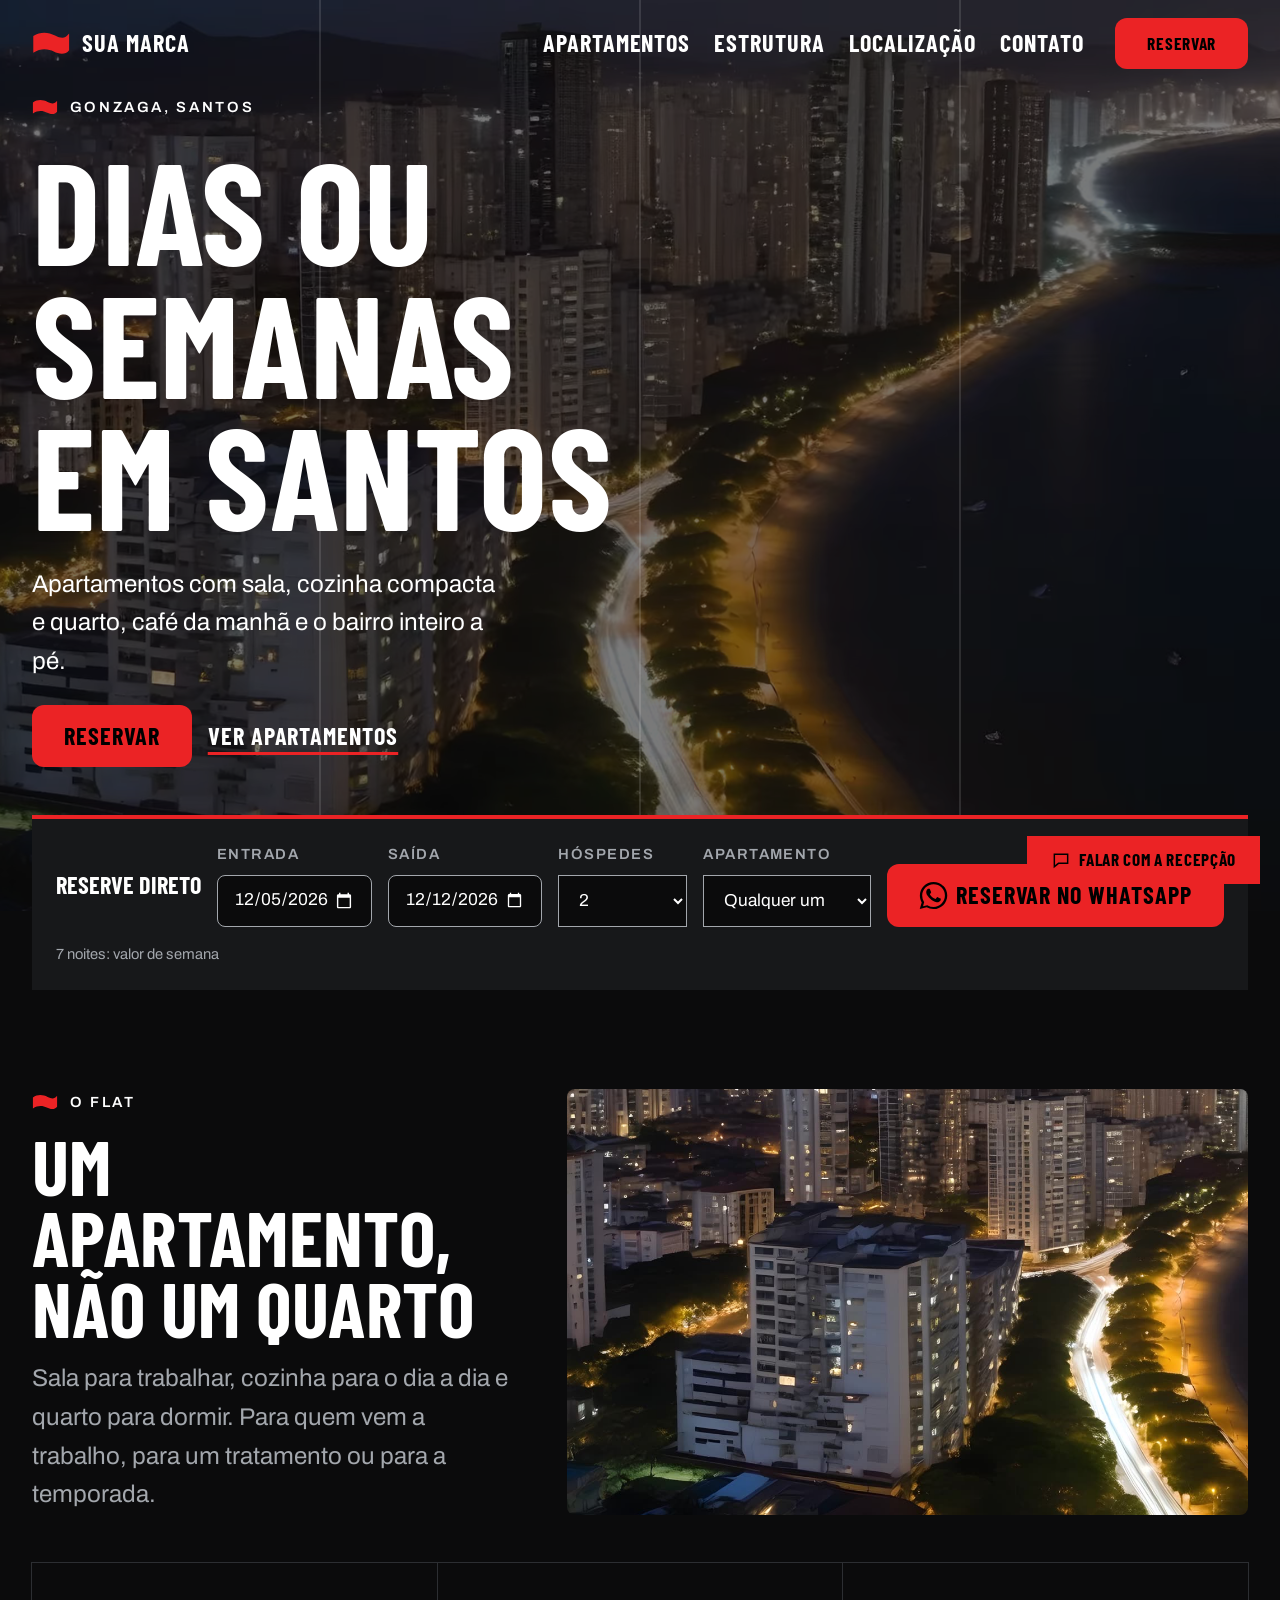
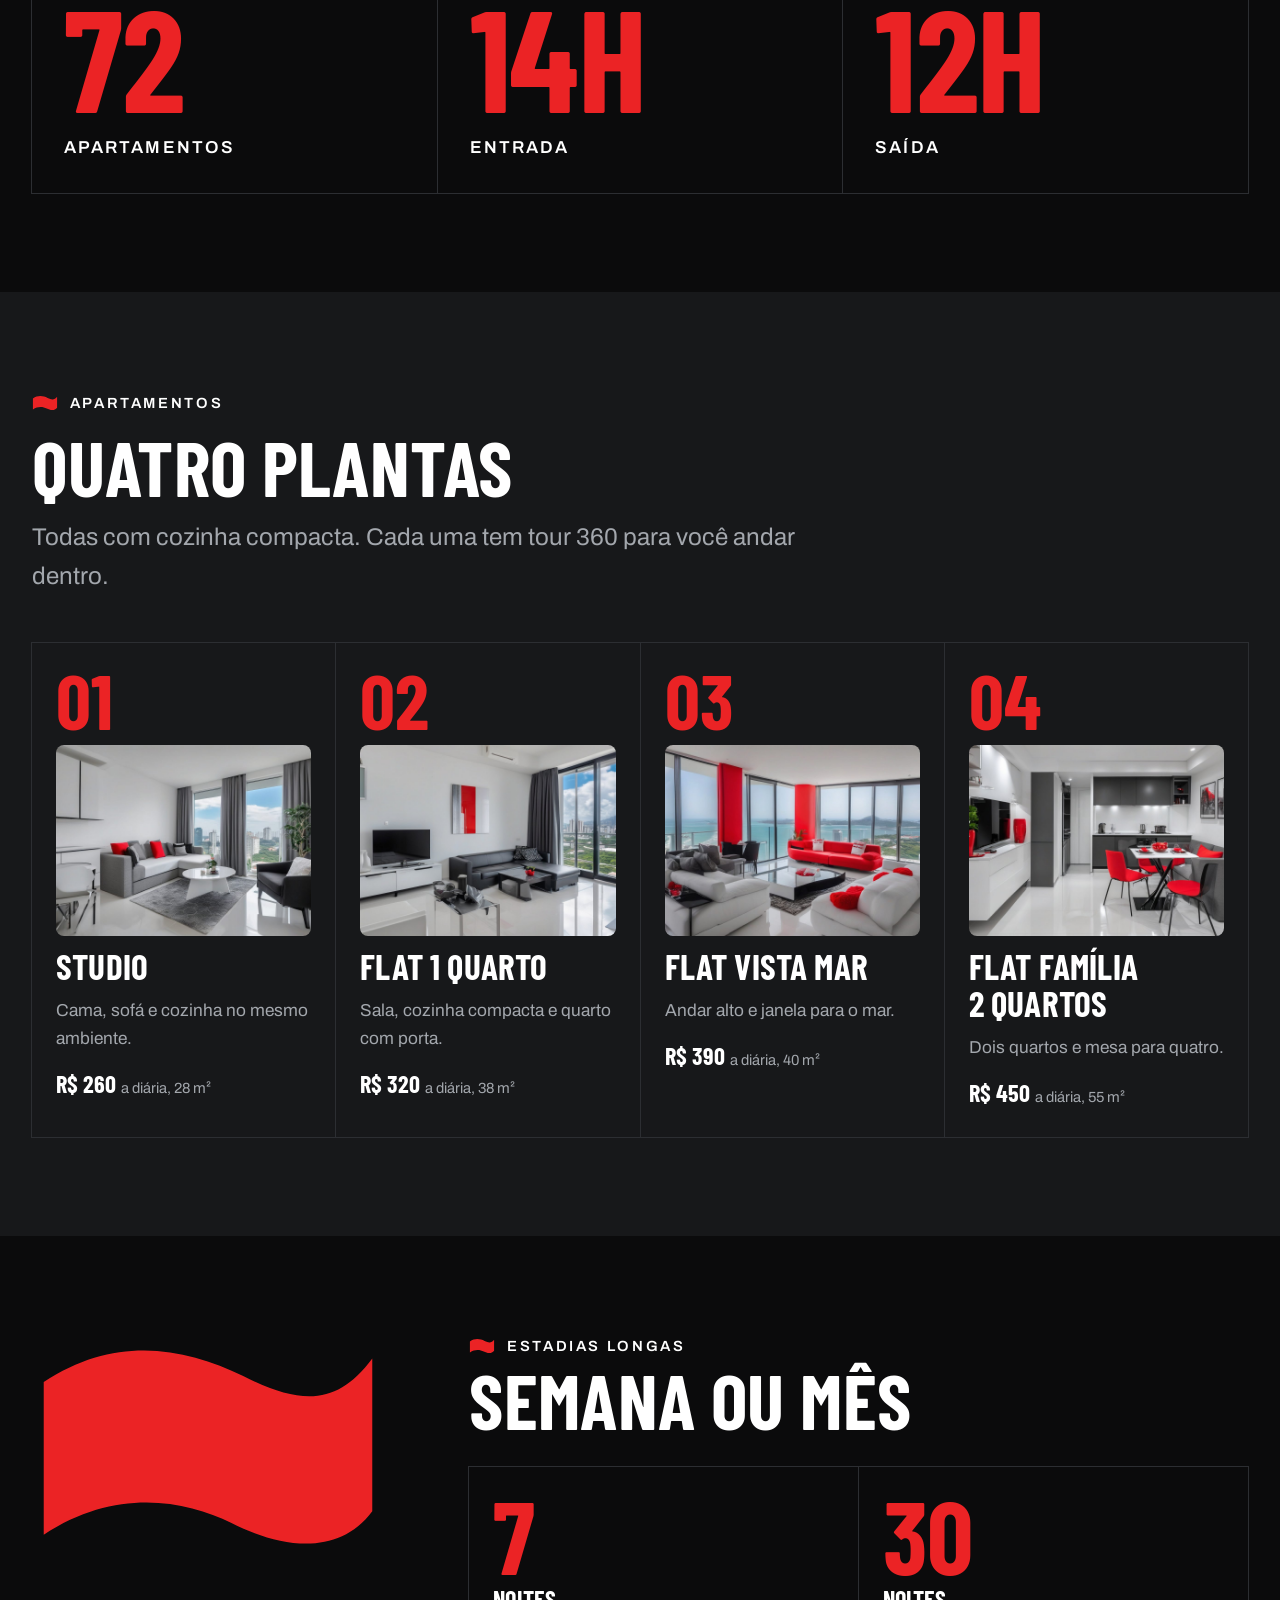
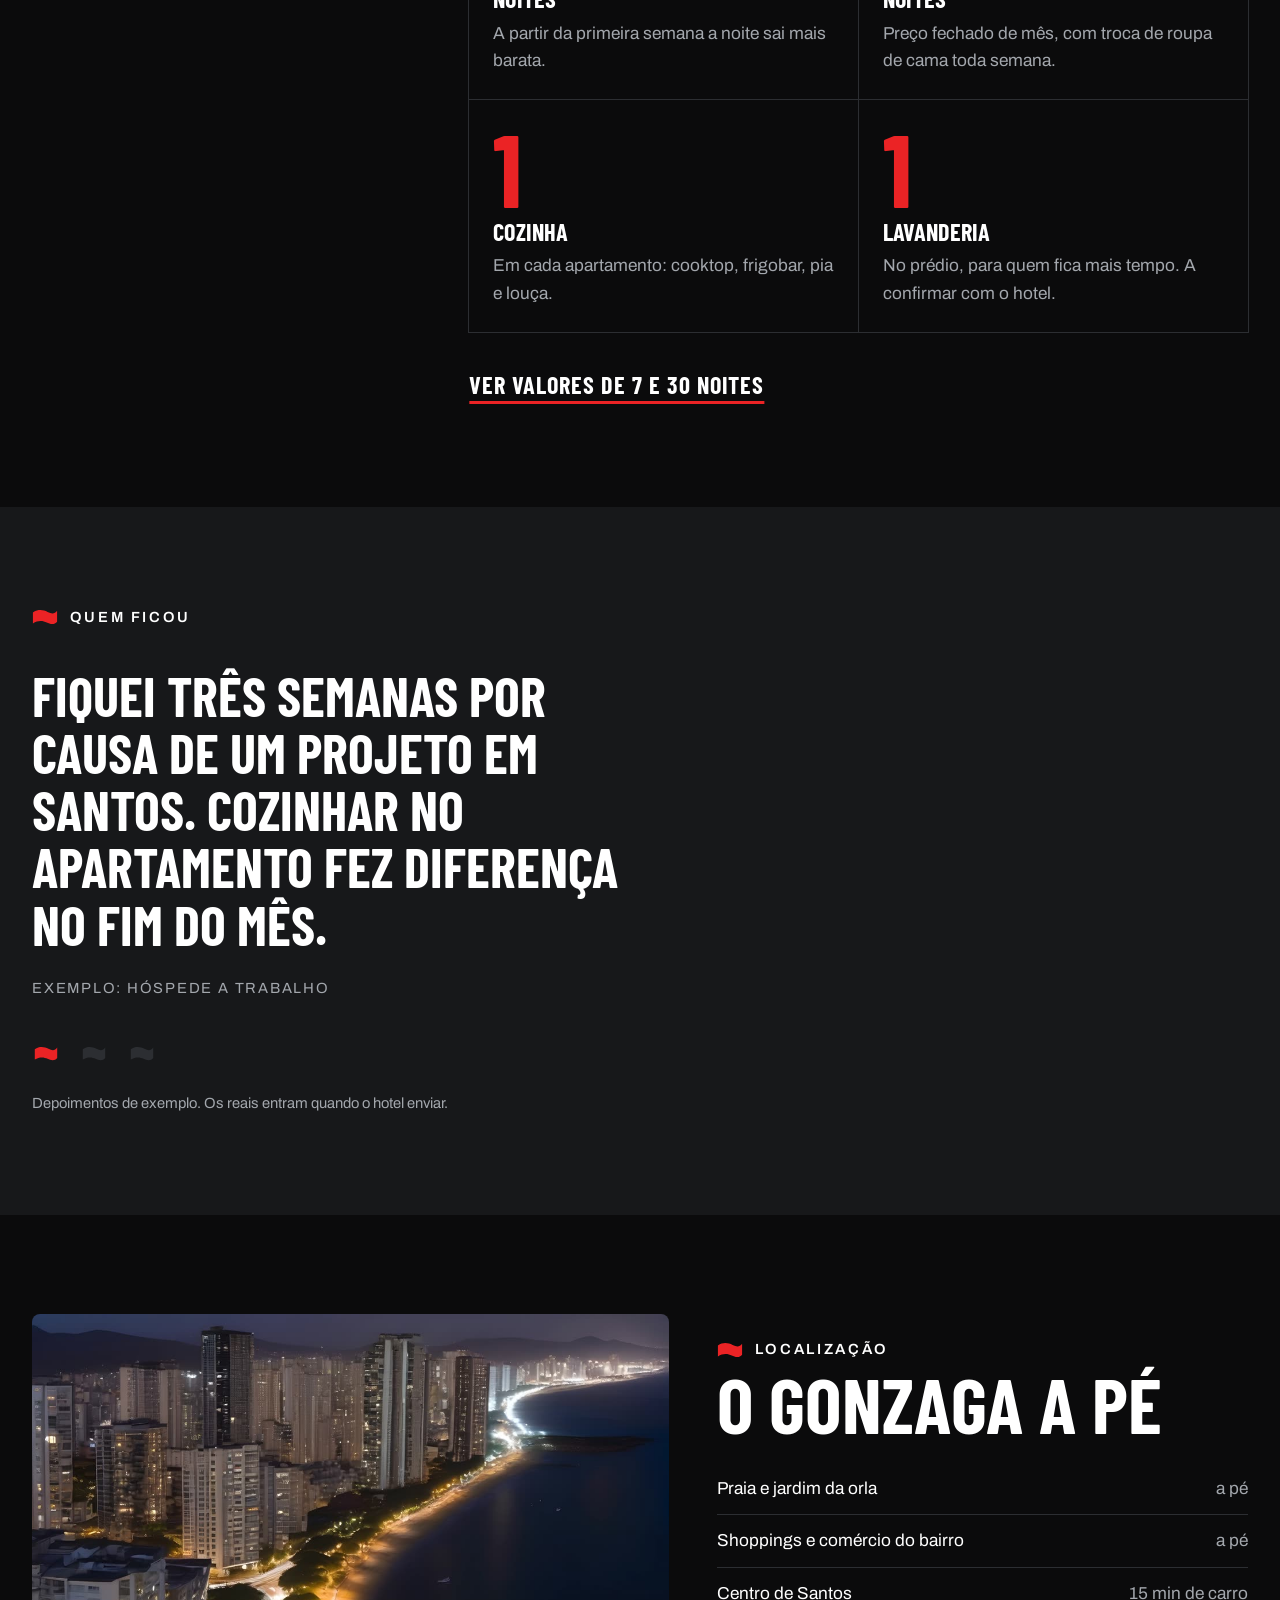
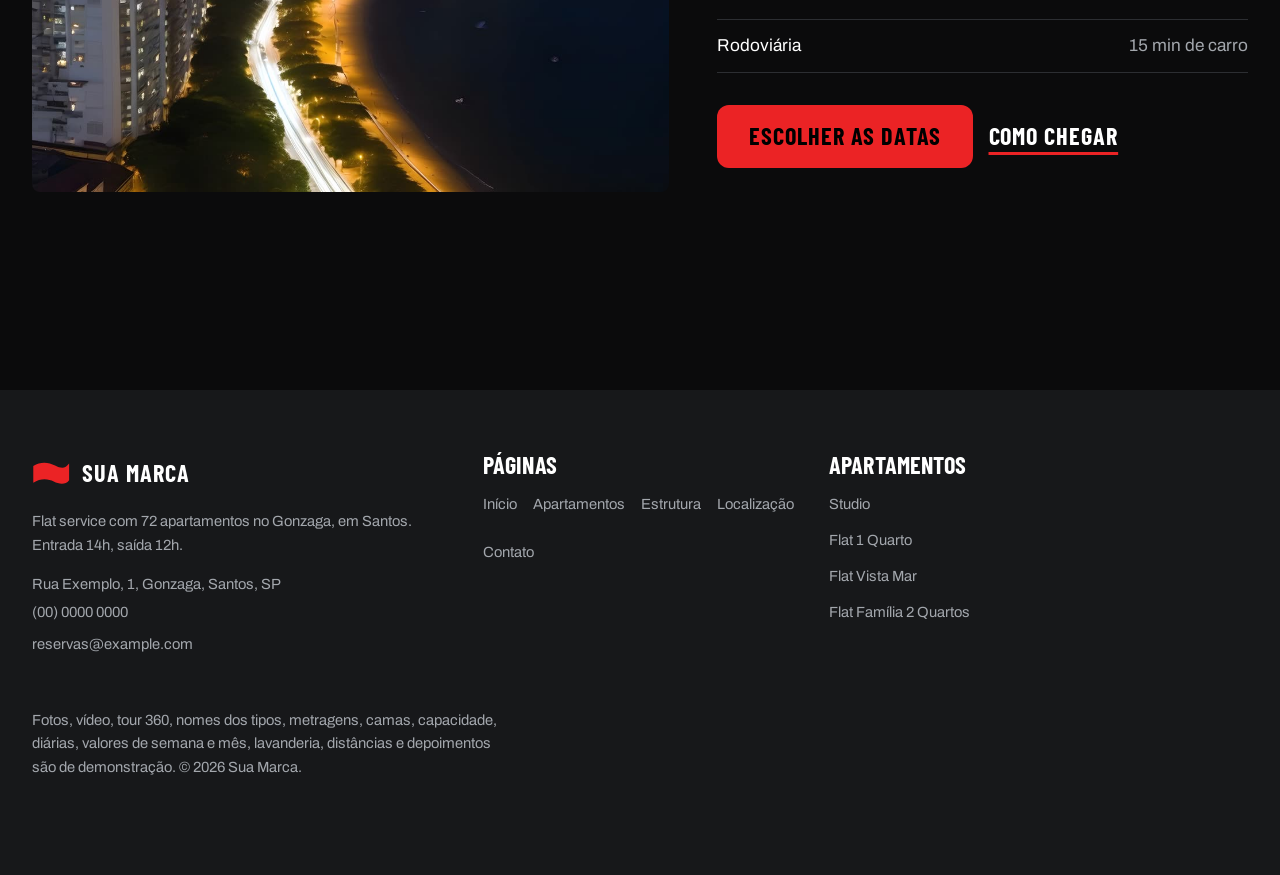
==== index.html @ 9be9b2e8 "Site novo: páginas, fotos, tour 360 e vídeo do hero" ====
<!doctype html>
<html lang="pt-BR">
<head>
<meta charset="utf-8">
<meta name="viewport" content="width=device-width, initial-scale=1">
<title>Sua Marca: flat service no Gonzaga, em Santos</title>
<meta name="description" content="Flat service com 72 apartamentos no Gonzaga, em Santos: sala, cozinha compacta e quarto, café da manhã, valores de semana e mês e reserva pelo WhatsApp.">
<link rel="canonical" href="https://lugusofficial.github.io/flat-service-santos/">
<meta property="og:type" content="website">
<meta property="og:site_name" content="Sua Marca">
<meta property="og:title" content="Sua Marca: flat service no Gonzaga, em Santos">
<meta property="og:description" content="Flat service com 72 apartamentos no Gonzaga, em Santos: sala, cozinha compacta e quarto, café da manhã, valores de semana e mês e reserva pelo WhatsApp.">
<meta property="og:url" content="https://lugusofficial.github.io/flat-service-santos/">
<meta property="og:image" content="assets/fachada.jpg">
<meta name="twitter:card" content="summary_large_image">
<meta name="theme-color" content="#0b0b0c">
<link rel="icon" href="assets/favicon.svg" type="image/svg+xml">
<link rel="preconnect" href="https://fonts.googleapis.com">
<link rel="preconnect" href="https://fonts.gstatic.com" crossorigin>
<link rel="stylesheet" href="https://fonts.googleapis.com/css2?family=Barlow+Condensed:wght@700&family=Archivo:wght@400;600&display=swap">
<link rel="stylesheet" href="css/tokens.css?v=4b7192af">
<link rel="stylesheet" href="css/base.css?v=050fb767">
<link rel="stylesheet" href="css/site.css?v=db45682c">
<script type="application/ld+json">{"@context": "https://schema.org", "@type": "Hotel", "name": "Sua Marca", "description": "Flat service com 72 apartamentos com sala, cozinha compacta e quarto no Gonzaga, em Santos.", "url": "https://lugusofficial.github.io/flat-service-santos/", "telephone": "+0000000000", "email": "reservas@example.com", "checkinTime": "14:00", "checkoutTime": "12:00", "numberOfRooms": 72, "address": {"@type": "PostalAddress", "streetAddress": "Rua Exemplo, 1", "addressLocality": "Santos", "addressRegion": "SP", "addressCountry": "BR"}, "amenityFeature": [{"@type": "LocationFeatureSpecification", "name": "Cozinha compacta", "value": true}, {"@type": "LocationFeatureSpecification", "name": "Café da manhã", "value": true}, {"@type": "LocationFeatureSpecification", "name": "Sala de eventos", "value": true}, {"@type": "LocationFeatureSpecification", "name": "Wifi grátis", "value": true}]}</script>
<script src="js/main.js?v=2a4c74f6" defer></script>
<script src="js/atendente.js?v=bc382a31" defer></script>
</head>
<body>
<a class="skip-link" href="#main">Pular para o conteúdo</a>
<header class="site-header">
  <div class="container site-header__inner">
    <a class="brand" href="index.html" aria-label="Sua Marca, página inicial"><svg class="brand__bandeira" viewBox="0 0 60 40" aria-hidden="true" focusable="false"><path d="M2 8C14 0 26 2 36 7s16 5 22-3v26c-6 8-16 6-24 2S14 26 2 34z" fill="currentColor"/></svg><span>Sua Marca</span></a>
    <button class="nav-toggle" type="button" aria-expanded="false" aria-controls="site-nav">
      <svg class="icon icon--menu" viewBox="0 0 24 24" aria-hidden="true" focusable="false"><path d="M4 7h16M4 12h16M4 17h16"/></svg>
      <svg class="icon icon--close" viewBox="0 0 24 24" aria-hidden="true" focusable="false" hidden><path d="M6 6l12 12M18 6L6 18"/></svg>
      <span class="visually-hidden">Menu</span>
    </button>
    <nav class="site-nav" id="site-nav" aria-label="Principal" data-open="false">
      <ul><li><a href="apartamentos.html">Apartamentos</a></li><li><a href="estrutura.html">Estrutura</a></li><li><a href="localizacao.html">Localização</a></li><li><a href="contato.html">Contato</a></li></ul>
      <a class="btn btn--primary" href="#reservar">Reservar</a>
    </nav>
  </div>
</header>
<main id="main">
  <section class="cena hero" aria-labelledby="titulo">
    <div class="cena__midia">
      <video autoplay muted loop playsinline preload="auto" poster="assets/hero.jpg" aria-hidden="true"
             data-video-el data-fallback="assets/hero.webp">
        <source src="assets/hero.webm" type="video/webm">
        <source src="assets/hero.mp4" type="video/mp4">
      </video>
    </div>
    <div class="cena__grade" aria-hidden="true"><span></span><span></span><span></span><span></span></div>
    <div class="container cena__texto">
      <p class="kicker">Gonzaga, Santos</p>
      <h1 id="titulo">Dias ou semanas em Santos</h1>
      <p>Apartamentos com sala, cozinha compacta e quarto, café da manhã e o bairro inteiro a pé.</p>
      <div class="cluster">
        <a class="btn btn--primary" href="#reservar">Reservar</a>
        <a class="link-seta" href="apartamentos.html">Ver apartamentos</a>
      </div>
    </div>
    <a class="cena__seta" href="#flat"><svg class="icon" viewBox="0 0 24 24" aria-hidden="true" focusable="false"><path d="M12 5v14M6 13l6 6 6-6"/></svg><span class="visually-hidden">Ver mais</span></a>
  </section>
<div class="reserva" id="reservar">
  <form class="container reserva__form" action="contato.html" method="get" data-reserva data-whatsapp="https://wa.me/0000000000">
    <p class="reserva__titulo">Reserve direto</p>
    <div class="field"><label for="r-entrada">Entrada</label><input id="r-entrada" name="entrada" type="date" required></div>
    <div class="field"><label for="r-saida">Saída</label><input id="r-saida" name="saida" type="date" required></div>
    <div class="field"><label for="r-hospedes">Hóspedes</label><select id="r-hospedes" name="hospedes"><option value="1">1</option><option value="2" selected>2</option><option value="3">3</option><option value="4">4</option><option value="5">5</option></select></div>
    <div class="field"><label for="r-apto">Apartamento</label><select id="r-apto" name="apartamento"><option value="">Qualquer um</option><option>Studio</option><option>Flat 1 Quarto</option><option>Flat Vista Mar</option><option>Flat Família 2 Quartos</option></select></div>
    <button class="btn btn--primary" type="submit"><svg class="icon icon--wa" viewBox="0 0 24 24" aria-hidden="true" focusable="false"><path d="M17.47 14.38c-.3-.15-1.76-.87-2.03-.97-.27-.1-.47-.15-.67.15-.2.3-.77.97-.94 1.17-.17.2-.35.22-.65.07-.3-.15-1.26-.46-2.4-1.48-.89-.79-1.49-1.77-1.66-2.07-.17-.3-.02-.46.13-.61.13-.13.3-.35.45-.52.15-.17.2-.3.3-.5.1-.2.05-.37-.02-.52-.07-.15-.67-1.62-.92-2.22-.24-.58-.49-.5-.67-.51h-.57c-.2 0-.52.07-.8.37-.27.3-1.04 1.02-1.04 2.48s1.07 2.88 1.21 3.08c.15.2 2.1 3.2 5.08 4.49.71.31 1.26.49 1.69.63.71.23 1.36.2 1.87.12.57-.09 1.76-.72 2.01-1.41.25-.7.25-1.29.17-1.41-.07-.13-.27-.2-.57-.35zM12.05 21.5h-.01a9.4 9.4 0 0 1-4.79-1.31l-.34-.2-3.56.93.95-3.47-.22-.36a9.38 9.38 0 0 1-1.44-5.01c0-5.19 4.23-9.41 9.42-9.41a9.36 9.36 0 0 1 6.66 2.76 9.35 9.35 0 0 1 2.75 6.66c0 5.19-4.23 9.41-9.42 9.41zm8.02-17.43A11.27 11.27 0 0 0 12.05.75C5.8.75.72 5.83.72 12.08c0 2 .52 3.95 1.52 5.66L.62 23.25l5.65-1.48a11.3 11.3 0 0 0 5.78 1.48h.01c6.25 0 11.33-5.08 11.33-11.33 0-3.03-1.18-5.87-3.32-8.01z"/></svg>Reservar no WhatsApp</button>
    <p class="reserva__noites" data-noites aria-live="polite"></p>
  </form>
</div>

  <section class="section" id="flat">
    <div class="container flat">
      <div class="cabeca">
        <p class="kicker">O flat</p>
        <h2>Um apartamento, não um quarto</h2>
        <p class="lead">Sala para trabalhar, cozinha para o dia a dia e quarto para dormir. Para quem vem a trabalho, para um tratamento ou para a temporada.</p>
      </div>
      <div class="flat__foto"><img src="assets/fachada.jpg" alt="Prédios residenciais altos de Santos à noite, com as janelas acesas e a avenida da orla iluminada" width="1216" height="832" loading="lazy" decoding="async"></div>
      <ul class="numeros linhas" data-reveal-filhos>
        <li><span class="num">72</span>apartamentos</li>
        <li><span class="num">14h</span>entrada</li>
        <li><span class="num">12h</span>saída</li>
      </ul>
    </div>
  </section>

  <section class="section faixa">
    <div class="container">
      <div class="cabeca">
        <p class="kicker">Apartamentos</p>
        <h2>Quatro plantas</h2>
        <p class="lead">Todas com cozinha compacta. Cada uma tem tour 360 para você andar dentro.</p>
      </div>
      <div class="aptos linhas" data-reveal-filhos>
        <a class="apto" href="studio.html">
          <span class="apto__num">01</span>
          <img src="assets/studio-1.jpg" alt="Studio com cama de casal, sofá grafite, mesa redonda e cozinha compacta branca junto à janela" width="1216" height="832" loading="lazy" decoding="async">
          <h3>Studio</h3>
          <p>Cama, sofá e cozinha no mesmo ambiente.</p>
          <p class="apto__preco">R$ 260 <small>a diária, 28 m²</small></p>
        </a>
        <a class="apto" href="flat-1-quarto.html">
          <span class="apto__num">02</span>
          <img src="assets/umquarto-1.jpg" alt="Sala do flat com sofá de couro preto, TV, mesa para dois, cozinha compacta e porta para a sacada" width="1216" height="832" loading="lazy" decoding="async">
          <h3>Flat 1 Quarto</h3>
          <p>Sala, cozinha compacta e quarto com porta.</p>
          <p class="apto__preco">R$ 320 <small>a diária, 38 m²</small></p>
        </a>
        <a class="apto" href="flat-vista-mar.html">
          <span class="apto__num">03</span>
          <img src="assets/vista-1.jpg" alt="Sala do flat em andar alto com janela grande para a praia e o mar de Santos, sofá grafite e almofada vermelha" width="1216" height="832" loading="lazy" decoding="async">
          <h3>Flat Vista Mar</h3>
          <p>Andar alto e janela para o mar.</p>
          <p class="apto__preco">R$ 390 <small>a diária, 40 m²</small></p>
        </a>
        <a class="apto" href="flat-familia.html">
          <span class="apto__num">04</span>
          <img src="assets/familia-1.jpg" alt="Sala do flat de dois quartos com sofá cama, mesa para quatro e cozinha compacta, decoração branca e grafite" width="1216" height="832" loading="lazy" decoding="async">
          <h3>Flat Família 2 Quartos</h3>
          <p>Dois quartos e mesa para quatro.</p>
          <p class="apto__preco">R$ 450 <small>a diária, 55 m²</small></p>
        </a>
      </div>
    </div>
  </section>

  <section class="section longas">
    <div class="container longas__grade">
      <span class="bandeira bandeira--grande" aria-hidden="true"></span>
      <div>
        <p class="kicker">Estadias longas</p>
        <h2>Semana ou mês</h2>
        <ul class="longas__lista linhas" data-reveal-filhos>
          <li><span class="num">7</span><h3>noites</h3><p>A partir da primeira semana a noite sai mais barata.</p></li>
          <li><span class="num">30</span><h3>noites</h3><p>Preço fechado de mês, com troca de roupa de cama toda semana.</p></li>
          <li><span class="num">1</span><h3>cozinha</h3><p>Em cada apartamento: cooktop, frigobar, pia e louça.</p></li>
          <li><span class="num">1</span><h3>lavanderia</h3><p>No prédio, para quem fica mais tempo. A confirmar com o hotel.</p></li>
        </ul>
        <p><a class="link-seta" href="apartamentos.html#comparar">Ver valores de 7 e 30 noites</a></p>
      </div>
    </div>
  </section>

  <section class="section faixa">
    <div class="container">
      <div class="depo" data-depo>
        <p class="kicker">Quem ficou</p>
        <div class="depo__trilho">
          <figure class="depo__item">
            <blockquote>Fiquei três semanas por causa de um projeto em Santos. Cozinhar no apartamento fez diferença no fim do mês.</blockquote>
            <figcaption><cite>Exemplo: hóspede a trabalho</cite></figcaption>
          </figure>
          <figure class="depo__item">
            <blockquote>Acompanhei o tratamento da minha mãe por um mês. Quarto com porta, sala para descansar e café pronto de manhã.</blockquote>
            <figcaption><cite>Exemplo: estadia para tratamento</cite></figcaption>
          </figure>
          <figure class="depo__item">
            <blockquote>Viemos em quatro para a temporada e coube todo mundo no de dois quartos. A praia dava para ir a pé.</blockquote>
            <figcaption><cite>Exemplo: família na temporada</cite></figcaption>
          </figure>
        </div>
        <div class="depo__nav"></div>
        <p class="depo__aviso">Depoimentos de exemplo. Os reais entram quando o hotel enviar.</p>
      </div>
    </div>
  </section>

  <section class="section">
    <div class="container local">
      <img src="assets/orla-noite.jpg" alt="Orla de Santos à noite vista do alto, com o jardim da praia iluminado, a avenida e os prédios da costa" width="1216" height="832" loading="lazy" decoding="async">
      <div>
        <p class="kicker">Localização</p>
        <h2>O Gonzaga a pé</h2>
        <ul class="distancias">
          <li><span>Praia e jardim da orla</span><span>a pé</span></li>
          <li><span>Shoppings e comércio do bairro</span><span>a pé</span></li>
          <li><span>Centro de Santos</span><span>15 min de carro</span></li>
          <li><span>Rodoviária</span><span>15 min de carro</span></li>
        </ul>
        <div class="cluster">
          <a class="btn btn--primary" href="#reservar">Escolher as datas</a>
          <a class="link-seta" href="localizacao.html">Como chegar</a>
        </div>
      </div>
    </div>
  </section>
</main>

<div class="atendente" data-atendente data-whatsapp="https://wa.me/0000000000" hidden>
  <button class="atendente__abrir" type="button" data-atendente-abrir aria-expanded="false" aria-controls="atendente-painel">
    <svg class="atendente__icone" viewBox="0 0 24 24" aria-hidden="true" focusable="false"><path d="M4 5h16v11H9l-5 4z"/></svg>
    <span>Falar com a recepção</span>
  </button>
  <div class="atendente__painel" id="atendente-painel" role="dialog" aria-labelledby="atendente-titulo" data-atendente-painel hidden>
    <div class="atendente__topo">
      <p class="atendente__titulo" id="atendente-titulo">Atendente de demonstração</p>
      <button class="atendente__fechar" type="button" data-atendente-fechar>
        <svg class="icon" viewBox="0 0 24 24" aria-hidden="true" focusable="false"><path d="M6 6l12 12M18 6L6 18"/></svg>
        <span class="visually-hidden">Fechar a conversa</span>
      </button>
    </div>
    <ol class="atendente__mensagens" data-atendente-mensagens aria-live="polite"></ol>
    <ul class="atendente__chips" data-atendente-chips></ul>
    <form class="atendente__form" data-atendente-form>
      <label class="visually-hidden" for="atendente-texto">Sua mensagem</label>
      <input id="atendente-texto" type="text" autocomplete="off" maxlength="200" placeholder="Pergunte sobre semana, mês ou diária">
      <button class="atendente__enviar" type="submit">Enviar</button>
    </form>
    <p class="atendente__aviso">Respostas automáticas de demonstração. Para reservar, a conversa segue no WhatsApp.</p>
  </div>
</div>
<footer class="site-footer">
  <div class="container">
    <div class="rodape">
      <div class="stack">
        <a class="brand" href="index.html" aria-label="Sua Marca, página inicial"><svg class="brand__bandeira" viewBox="0 0 60 40" aria-hidden="true" focusable="false"><path d="M2 8C14 0 26 2 36 7s16 5 22-3v26c-6 8-16 6-24 2S14 26 2 34z" fill="currentColor"/></svg><span>Sua Marca</span></a>
        <p>Flat service com 72 apartamentos no Gonzaga, em Santos. Entrada 14h, saída 12h.</p>
        <p>Rua Exemplo, 1, Gonzaga, Santos, SP<br><a href="tel:+0000000000">(00) 0000 0000</a><br><a href="mailto:reservas@example.com">reservas@example.com</a></p>
      </div>
      <nav aria-label="Rodapé">
        <h2>Páginas</h2>
        <ul><li><a href="index.html">Início</a></li><li><a href="apartamentos.html">Apartamentos</a></li><li><a href="estrutura.html">Estrutura</a></li><li><a href="localizacao.html">Localização</a></li><li><a href="contato.html">Contato</a></li></ul>
      </nav>
      <div>
        <h2>Apartamentos</h2>
        <ul><li><a href="studio.html">Studio</a></li><li><a href="flat-1-quarto.html">Flat 1 Quarto</a></li><li><a href="flat-vista-mar.html">Flat Vista Mar</a></li><li><a href="flat-familia.html">Flat Família 2 Quartos</a></li></ul>
      </div>
    </div>
    <p class="rodape__fim">Fotos, vídeo, tour 360, nomes dos tipos, metragens, camas, capacidade, diárias, valores de semana e mês, lavanderia, distâncias e depoimentos são de demonstração. © <span data-year>2026</span> Sua Marca.</p>
  </div>
</footer>
</body>
</html>
---- css/tokens.css ----
/* Tokens do flat do Gonzaga (DESIGN.md do projeto). Tema escuro de verdade:
   preto e grafite de fundo, branco no texto e o vermelho da bandeira do logo
   como unica cor de acento. Vermelho sobre preto da 4,5:1, entao so vai em
   botao, bandeira e numero grande; o texto do botao e preto (4,8:1). */
:root {
  --preto: #0b0b0c;
  --grafite: #17181a;
  --branco: #ffffff;
  --cinza: #a3a7ad;
  --linha: #2c2e32;
  --vermelho: #eb2325;
  --sobre-vermelho: #000000;

  --color-bg: var(--preto);
  --color-text: var(--branco);
  --color-muted: var(--cinza);
  --color-surface: var(--grafite);
  --color-rule: var(--linha);
  --color-accent: var(--vermelho);
  --color-on-accent: var(--sobre-vermelho);
  --color-focus: var(--branco);

  --font-display: "Barlow Condensed", "Arial Narrow", "Roboto Condensed", sans-serif;
  --font-body: "Archivo", system-ui, -apple-system, "Segoe UI", sans-serif;
  --weight-display: 700;
  --weight-display-strong: 700;
  --weight-body: 400;
  --weight-body-medium: 600;

  --step--1: clamp(0.86rem, 0.84rem + 0.1vw, 0.92rem);
  --step-0: clamp(1rem, 0.96rem + 0.2vw, 1.08rem);
  --step-1: clamp(1.25rem, 1.15rem + 0.45vw, 1.55rem);
  --step-2: clamp(1.6rem, 1.4rem + 1vw, 2.2rem);
  --step-3: clamp(2.2rem, 1.8rem + 2vw, 3.4rem);
  --step-4: clamp(2.8rem, 2.1rem + 3.4vw, 5rem);
  --step-5: clamp(3.4rem, 2.4rem + 5vw, 7rem);
  --step-6: clamp(4.5rem, 3rem + 7.5vw, 10rem);
  --leading-body: 1.6;
  --leading-tight: 0.92;
  --measure: 60ch;

  --space-1: 0.25rem;
  --space-2: 0.5rem;
  --space-3: 0.75rem;
  --space-4: 1rem;
  --space-5: 1.5rem;
  --space-6: 2rem;
  --space-7: 3rem;
  --space-8: 4rem;
  --space-9: 6rem;
  --gutter: 1.25rem;
  --container: 76rem;
  --section-gap: clamp(4.5rem, 3rem + 4vw, 7.5rem);

  /* O brief pede corte seco; os orcamentos do gate exigem botao com 12 px e
     midia com 8 px no minimo. Fica o minimo ate decisao humana (DESIGN.md). */
  --radius-sm: 8px;
  --radius-md: 8px;
  --radius-lg: 8px;
  --radius-pill: 12px;
}
---- css/base.css ----
/* Generated by scaffold.py. Base layer: reset, typography, primitives. Do not duplicate these rules in site.css. */
*, *::before, *::after { box-sizing: border-box; }
* { margin: 0; }
html { -webkit-text-size-adjust: 100%; scroll-behavior: smooth; }
body {
  background: var(--color-bg);
  color: var(--color-text);
  font-family: var(--font-body);
  font-weight: var(--weight-body);
  font-size: var(--step-0);
  line-height: var(--leading-body);
  -webkit-font-smoothing: antialiased;
  overflow-wrap: anywhere;
}
img, svg, video { display: block; max-width: 100%; height: auto; }
img { border-radius: var(--radius-md); }
input, button, textarea, select { font: inherit; color: inherit; }
button { cursor: pointer; }
a { color: inherit; text-decoration-thickness: 1px; text-underline-offset: 0.15em; cursor: pointer; }
ul, ol { list-style: none; padding: 0; }
[hidden] { display: none !important; }
table { border-collapse: collapse; width: 100%; }
th, td { text-align: left; padding: var(--space-2) 0; vertical-align: top; }
hr, .rule { border: 0; border-top: 1px solid var(--color-rule); }

h1, h2, h3, h4 {
  font-family: var(--font-display);
  font-weight: var(--weight-display);
  line-height: var(--leading-tight);
  letter-spacing: -0.01em;
  text-wrap: balance;
}
h1 { font-size: var(--step-5); }
h2 { font-size: var(--step-3); }
h3 { font-size: var(--step-1); }
p, li, td, th, dd, dt, label, blockquote { max-width: var(--measure); }
.lead { font-size: var(--step-1); color: var(--color-muted); }
.muted { color: var(--color-muted); }
.label { font-size: var(--step--1); letter-spacing: 0.08em; text-transform: uppercase; color: var(--color-muted); }
.display { font-size: var(--step-4); font-family: var(--font-display); font-weight: var(--weight-display); line-height: var(--leading-tight); }

/* Layout primitives */
.container { width: min(100% - 2 * var(--gutter), var(--container)); margin-inline: auto; }
.container--narrow { max-width: 40rem; }
.container--wide { max-width: 90rem; }
.section { padding-block: var(--section-gap); }
.stack > * + * { margin-top: var(--space-4); }
.stack--lg > * + * { margin-top: var(--space-6); }
.stack--xl > * + * { margin-top: var(--space-8); }
.cluster { display: flex; flex-wrap: wrap; gap: var(--space-4); align-items: center; }
.split { display: grid; gap: var(--space-6); align-items: start; }
.grid { display: grid; gap: var(--space-6) var(--space-7); }
.media { border-radius: var(--radius-lg); overflow: hidden; }
.media img { border-radius: inherit; width: 100%; }
.surface { background: var(--color-surface); border-radius: var(--radius-lg); padding: var(--space-6); }
.numeral { font-family: var(--font-display); font-size: var(--step-4); line-height: 1; color: var(--color-muted); }
@media (min-width: 48em) {
  .split { grid-template-columns: repeat(2, minmax(0, 1fr)); gap: var(--space-8); }
  .split--wide-media { grid-template-columns: 5fr 7fr; }
  .split--wide-text { grid-template-columns: 7fr 5fr; }
  .grid--3 { grid-template-columns: repeat(3, minmax(0, 1fr)); }
  .grid--2 { grid-template-columns: repeat(2, minmax(0, 1fr)); }
  .surface { padding: var(--space-8); }
}

/* Buttons: pill by default, one primary per viewport */
.btn {
  display: inline-flex; align-items: center; justify-content: center; gap: var(--space-2);
  min-height: 3rem; padding: var(--space-3) var(--space-6);
  border-radius: var(--radius-pill); border: 0;
  font-weight: var(--weight-body-medium); text-decoration: none; cursor: pointer;
  transition: opacity 150ms ease, transform 150ms ease;
}
.btn--primary { background: var(--color-accent); color: var(--color-on-accent); }
.btn--primary:hover { opacity: 0.9; }
.btn--primary:active { transform: translateY(1px); }
.btn--link { padding-inline: 0; min-height: auto; text-decoration: underline; text-underline-offset: 0.2em; }
.icon { width: 1.25em; height: 1.25em; fill: none; stroke: currentColor; stroke-width: 1.75; stroke-linecap: round; stroke-linejoin: round; flex: none; }

/* Header and navigation */
.site-header { padding-block: var(--space-4); }
.site-header__inner { display: flex; align-items: center; justify-content: space-between; gap: var(--space-4); flex-wrap: wrap; }
.brand { font-family: var(--font-display); font-weight: var(--weight-display-strong); font-size: var(--step-1); text-decoration: none; }
.nav-toggle { background: none; border: 0; padding: var(--space-2); border-radius: var(--radius-pill); display: inline-flex; }
.site-nav { display: none; width: 100%; padding-top: var(--space-4); }
.site-nav[data-open="true"] { display: block; }
.site-nav ul { display: flex; flex-direction: column; gap: var(--space-3); margin-bottom: var(--space-4); }
.site-nav a:not(.btn) { text-decoration: none; padding-block: var(--space-2); display: inline-block; }
.site-nav a:not(.btn):hover { text-decoration: underline; }
@media (min-width: 48em) {
  .nav-toggle { display: none; }
  .site-nav { display: flex; width: auto; padding: 0; align-items: center; gap: var(--space-6); }
  .site-nav ul { flex-direction: row; gap: var(--space-5); margin: 0; }
}

/* Forms: visible labels, one rule per field */
.field { display: grid; gap: var(--space-2); }
.field input, .field textarea {
  width: 100%; padding: var(--space-3) var(--space-4);
  background: transparent; border: 1px solid var(--color-rule); border-radius: var(--radius-md);
}
.field textarea { min-height: 8rem; resize: vertical; }
.form-status { color: var(--color-muted); min-height: 1.5em; }

/* Footer */
.site-footer { padding-block: var(--space-8) var(--space-6); color: var(--color-muted); font-size: var(--step--1); }
.site-footer nav ul { display: flex; flex-wrap: wrap; gap: var(--space-4); }
.site-footer a { text-decoration: none; }
.site-footer a:hover { text-decoration: underline; }

/* Accessibility */
.visually-hidden { position: absolute; width: 1px; height: 1px; overflow: hidden; clip: rect(0 0 0 0); white-space: nowrap; }
.skip-link { position: absolute; left: -999px; top: var(--space-4); z-index: 10; background: var(--color-accent); color: var(--color-on-accent); padding: var(--space-3) var(--space-5); border-radius: var(--radius-pill); text-decoration: none; }
.skip-link:focus { left: var(--space-4); }
:focus-visible { outline: 2px solid var(--color-focus); outline-offset: 3px; border-radius: var(--radius-sm); }
@media (prefers-reduced-motion: reduce) {
  *, *::before, *::after { animation-duration: 0.01ms !important; animation-iteration-count: 1 !important; transition-duration: 0.01ms !important; scroll-behavior: auto !important; }
}
---- css/site.css ----
/* Flat do Gonzaga: camada do site. Urbano grafico, cidade e noite: preto e
   grafite, titulos condensados em caixa alta, numeros grandes como
   informacao, grade visivel feita de linhas de 1 px (gap sobre fundo de
   linha, sem border) e a bandeira do logo como unico motivo. So tokens. */

:root { color-scheme: dark; }
body { overflow-x: hidden; }
::selection { background: var(--vermelho); color: var(--sobre-vermelho); }
h1, h2, h3 { text-transform: uppercase; letter-spacing: 0.005em; color: var(--branco); }
h1 { font-size: var(--step-5); }
h2 { font-size: var(--step-4); }
h3 { font-size: var(--step-1); line-height: 1.05; }
a { text-decoration-color: var(--vermelho); text-decoration-thickness: 2px; }

/* Bandeira: a forma do logo como mascara, sempre em vermelho. */
.bandeira, .kicker::before, .comodidades li::before, .depo__ponto::before, .topo__foto::after {
  background: var(--vermelho);
  -webkit-mask: url("../assets/bandeira.svg") center / contain no-repeat;
  mask: url("../assets/bandeira.svg") center / contain no-repeat;
}
.bandeira { display: block; aspect-ratio: 3 / 2; width: 100%; }
.bandeira--grande { max-width: 22rem; }

.kicker { display: inline-flex; align-items: center; gap: var(--space-3); font-weight: var(--weight-body-medium); font-size: var(--step--1); letter-spacing: 0.18em; text-transform: uppercase; color: var(--branco); }
.kicker::before { content: ""; width: 1.6rem; height: 1.1rem; flex: none; }
.kicker__num { font-family: var(--font-display); font-weight: var(--weight-display); font-size: var(--step-2); letter-spacing: 0; line-height: 1; color: var(--vermelho); }
.cabeca { display: grid; gap: var(--space-4); margin-bottom: var(--space-7); max-width: 48rem; }

/* Numeros como informacao */
.num { display: block; font-family: var(--font-display); font-weight: var(--weight-display); font-size: var(--step-6); line-height: 0.85; letter-spacing: -0.01em; color: var(--vermelho); }

/* Grade visivel: 1 px de linha entre blocos, sem border. */
.linhas { display: grid; gap: 1px; background: var(--linha); outline: 1px solid var(--linha); }
.linhas > * { background: var(--preto); }
.faixa .linhas > * { background: var(--grafite); }
.faixa { background: var(--grafite); }

/* Botoes e links */
.btn { font-family: var(--font-display); font-weight: var(--weight-display); font-size: var(--step-1); letter-spacing: 0.04em; text-transform: uppercase; min-height: 3.25rem; padding-inline: var(--space-6); transition: background-color 180ms ease, color 180ms ease; }
.btn--primary:hover { opacity: 1; background: var(--branco); color: var(--preto); }
.btn .icon--wa { width: 1.2em; height: 1.2em; fill: currentColor; stroke: none; }
.link-seta { display: inline-flex; align-items: center; min-height: 44px; font-family: var(--font-display); font-weight: var(--weight-display); font-size: var(--step-1); letter-spacing: 0.04em; text-transform: uppercase; color: var(--branco); text-decoration: underline; text-decoration-color: var(--vermelho); text-decoration-thickness: 3px; text-underline-offset: 0.3em; transition: text-underline-offset 200ms ease; }
.link-seta:hover { text-underline-offset: 0.5em; }

/* Cabecalho */
.site-header { position: sticky; top: 0; z-index: 30; background: var(--preto); border-bottom: 1px solid var(--linha); transition: background-color 250ms ease; }
.site-header.is-sobre { background: transparent; border-bottom-color: transparent; }
.site-header.is-aberto { background: var(--preto); }
.brand { display: inline-flex; align-items: center; gap: var(--space-3); font-size: var(--step-1); text-transform: uppercase; letter-spacing: 0.04em; color: var(--branco); }
.brand svg { width: 2.4rem; height: 1.6rem; flex: none; color: var(--vermelho); }
.nav-toggle { color: var(--branco); min-width: 44px; min-height: 44px; align-items: center; justify-content: center; }
.site-nav a:not(.btn) { font-family: var(--font-display); font-weight: var(--weight-display); font-size: var(--step-1); letter-spacing: 0.04em; text-transform: uppercase; color: var(--branco); }
.site-nav a[aria-current="page"]:not(.btn) { text-decoration: underline; text-decoration-color: var(--vermelho); text-decoration-thickness: 3px; text-underline-offset: 0.35em; }
.site-nav .btn { min-height: 2.75rem; font-size: var(--step-0); }
@media (min-width: 48em) and (max-width: 67.99em) {
  .nav-toggle { display: inline-flex; }
  .site-nav { display: none; width: 100%; padding-top: var(--space-4); }
  .site-nav[data-open="true"] { display: block; }
  .site-nav ul { flex-direction: column; gap: var(--space-3); margin-bottom: var(--space-4); }
}

/* Heroi de video em tela cheia, com a grade da cidade por cima */
.cena { position: relative; min-height: 100svh; margin-top: calc(-1 * var(--altura-header, 4.5rem)); display: grid; align-items: end; padding-block: var(--space-9) calc(var(--space-9) + var(--space-7)); overflow: hidden; background: var(--grafite); }
.cena__midia, .cena__midia video, .cena__midia img { position: absolute; inset: 0; width: 100%; height: 100%; object-fit: cover; }
/* Midia de fundo sangrada ate a borda da tela: sem raio. */
.cena__midia img { border-radius: inherit; }
.cena__midia::after { content: ""; position: absolute; inset: 0; background: color-mix(in srgb, var(--preto) 55%, transparent); }
.cena video::-webkit-media-controls-start-playback-button { display: none; }
.cena__grade { position: absolute; inset: 0; display: grid; grid-template-columns: repeat(2, minmax(0, 1fr)); pointer-events: none; }
.cena__grade span { outline: 1px solid color-mix(in srgb, var(--branco) 12%, transparent); }
.cena__grade span:nth-child(n+3) { display: none; }
@media (min-width: 48em) { .cena__grade { grid-template-columns: repeat(4, minmax(0, 1fr)); } .cena__grade span:nth-child(n+3) { display: block; } }
.cena__texto { position: relative; z-index: 1; display: grid; gap: var(--space-5); justify-items: start; }
.cena h1 { font-size: var(--step-6); max-width: 11ch; }
.cena__texto > p:not(.kicker) { font-size: var(--step-1); max-width: 34ch; }
.cena__seta { position: absolute; z-index: 1; left: 50%; bottom: calc(var(--space-8) + var(--space-6)); translate: -50% 0; width: 2.75rem; height: 2.75rem; display: grid; place-items: center; color: var(--branco); outline: 1px solid currentColor; outline-offset: -1px; animation: desce 2.6s ease-in-out infinite; }
@keyframes desce { 0%, 100% { transform: translateY(0); } 50% { transform: translateY(8px); } }
@media (min-width: 48em) { .cena__seta { display: none; } }

/* Topo das paginas internas */
.topo { padding-block: var(--space-7) var(--space-8); }
.topo .container { display: grid; gap: var(--space-7); align-items: end; }
@media (min-width: 52em) { .topo .container { grid-template-columns: minmax(0, 7fr) minmax(0, 5fr); } }
.topo .cluster { margin-top: var(--space-5); }
.topo__foto { position: relative; }
.topo__foto img { width: 100%; aspect-ratio: 1 / 1; object-fit: cover; }
.topo__foto::after { content: ""; position: absolute; left: var(--space-4); top: var(--space-4); width: 4.5rem; aspect-ratio: 3 / 2; }

/* Barra de reserva: sobe sobre o fim do heroi na home */
.reserva { position: relative; z-index: 2; }
.cena + .reserva { margin-top: calc(-1 * var(--space-9)); }
.topo + .reserva { margin-bottom: var(--space-4); }
.reserva__form { display: grid; gap: var(--space-4); align-items: end; padding: var(--space-5); background: var(--grafite); border-top: 4px solid var(--vermelho); }
.reserva__titulo { font-family: var(--font-display); font-weight: var(--weight-display); font-size: var(--step-2); text-transform: uppercase; line-height: 1; }
.reserva .field { min-width: 0; }
.reserva .field label { font-size: var(--step--1); letter-spacing: 0.1em; text-transform: uppercase; color: var(--cinza); white-space: nowrap; overflow: hidden; text-overflow: ellipsis; }
.reserva .field input, .reserva .field select { min-width: 0; height: 3.25rem; padding-block: 0; line-height: 1.2; }
.reserva__noites { grid-column: 1 / -1; min-height: 1.6em; font-size: var(--step--1); color: var(--cinza); }
@media (min-width: 40em) { .reserva__form { grid-template-columns: repeat(2, minmax(0, 1fr)); } .reserva__titulo { grid-column: 1 / -1; } }
@media (min-width: 75em) { .reserva__form { grid-template-columns: auto minmax(0, 1.2fr) minmax(0, 1.2fr) minmax(0, 1fr) minmax(0, 1.3fr) auto; } .reserva__titulo { grid-column: auto; align-self: center; font-size: var(--step-1); white-space: nowrap; } }

/* Campos */
.field label { font-weight: var(--weight-body-medium); }
.field input, .field select { width: 100%; min-height: 3rem; padding: var(--space-3) var(--space-4); background: var(--preto); color: var(--branco); border: 1px solid var(--cinza); }

/* O flat: titulo, fachada e numeros */
.flat { display: grid; gap: var(--space-7); }
.flat .cabeca { margin: 0; align-self: center; }
.flat__foto img { width: 100%; aspect-ratio: 16 / 10; object-fit: cover; }
@media (min-width: 52em) { .flat { grid-template-columns: minmax(0, 5fr) minmax(0, 7fr); } .numeros.linhas { grid-column: 1 / -1; } }
.numeros { grid-template-columns: minmax(0, 1fr); }
.numeros li { display: flex; align-items: baseline; justify-content: space-between; gap: var(--space-4); padding: var(--space-5); font-weight: var(--weight-body-medium); letter-spacing: 0.12em; text-transform: uppercase; max-width: none; }
.numeros .num { font-size: var(--step-5); }
@media (min-width: 40em) {
  .numeros { grid-template-columns: none; grid-auto-columns: minmax(0, 1fr); grid-auto-flow: column; }
  .numeros li { display: grid; align-content: start; gap: var(--space-4); padding: var(--space-6); }
  .numeros .num { font-size: var(--step-6); }
}
.horarios__nota { margin-top: var(--space-5); color: var(--cinza); }

/* Apartamentos */
.aptos { grid-template-columns: minmax(0, 1fr); }
@media (min-width: 40em) { .aptos { grid-template-columns: repeat(2, minmax(0, 1fr)); } }
@media (min-width: 72em) { .aptos { grid-template-columns: repeat(4, minmax(0, 1fr)); } }
.apto { display: grid; gap: var(--space-3); align-content: start; padding: var(--space-5); color: inherit; text-decoration: none; }
.apto:hover h3 { text-decoration: underline; text-decoration-color: var(--vermelho); text-decoration-thickness: 3px; text-underline-offset: 0.15em; }
.apto__num { font-family: var(--font-display); font-weight: var(--weight-display); font-size: var(--step-4); line-height: 0.85; color: var(--vermelho); }
.apto img { width: 100%; aspect-ratio: 4 / 3; object-fit: cover; }
.apto h3 { font-size: var(--step-2); }
.apto p { color: var(--cinza); }
.apto .apto__preco { font-family: var(--font-display); font-weight: var(--weight-display); font-size: var(--step-1); color: var(--branco); }
.apto__preco small { font-family: var(--font-body); font-weight: var(--weight-body); font-size: var(--step--1); color: var(--cinza); }

/* Estadias longas */
.longas__grade { display: grid; gap: var(--space-7); align-items: start; }
.longas__grade > .bandeira { max-width: 9rem; }
@media (min-width: 52em) { .longas__grade { grid-template-columns: minmax(0, 4fr) minmax(0, 8fr); } .longas__grade > .bandeira { max-width: 22rem; } }
.longas__lista { margin-block: var(--space-6); grid-template-columns: minmax(0, 1fr); }
@media (min-width: 40em) { .longas__lista { grid-template-columns: repeat(2, minmax(0, 1fr)); } }
.longas__lista li { display: grid; gap: var(--space-2); align-content: start; padding: var(--space-5); }
.longas__lista .num { font-size: var(--step-5); }
.longas__lista p { color: var(--cinza); }

/* Depoimentos em slides */
.depo { position: relative; max-width: 52rem; }
.depo__trilho { display: grid; margin-top: var(--space-6); }
.depo__item { grid-area: 1 / 1; margin: 0; opacity: 0; visibility: hidden; transform: translateX(16px); transition: opacity 450ms ease, transform 450ms ease, visibility 0s 450ms; }
.depo__item.is-atual { opacity: 1; visibility: visible; transform: none; transition: opacity 450ms ease, transform 450ms ease; }
.depo blockquote { font-family: var(--font-display); font-weight: var(--weight-display); font-size: var(--step-3); line-height: 1.05; text-transform: uppercase; max-width: 26ch; }
.depo cite { display: block; margin-top: var(--space-5); font-style: normal; font-size: var(--step--1); letter-spacing: 0.12em; text-transform: uppercase; color: var(--cinza); }
.depo__nav { display: flex; gap: var(--space-1); margin-top: var(--space-6); margin-left: calc(-1 * var(--space-2)); }
.depo__ponto { width: 44px; height: 44px; border: 0; background: none; display: grid; place-items: center; }
.depo__ponto::before { content: ""; width: 1.5rem; height: 1rem; background: var(--linha); transition: background-color 250ms ease; }
.depo__ponto[aria-current="true"]::before { background: var(--vermelho); }
.depo__aviso { margin-top: var(--space-4); font-size: var(--step--1); color: var(--cinza); }

/* Localizacao e contato */
.local, .contato { display: grid; gap: var(--space-7); align-items: center; }
@media (min-width: 52em) { .local { grid-template-columns: minmax(0, 6fr) minmax(0, 5fr); } .local--inverso { grid-template-columns: minmax(0, 5fr) minmax(0, 6fr); } .contato { grid-template-columns: minmax(0, 5fr) minmax(0, 6fr); align-items: start; } }
.local img { width: 100%; aspect-ratio: 4 / 3; object-fit: cover; }
.local .cluster { margin-top: var(--space-6); }
.distancias { display: grid; margin-top: var(--space-5); }
.distancias li { display: flex; justify-content: space-between; gap: var(--space-4); padding-block: var(--space-3); border-bottom: 1px solid var(--linha); max-width: none; }
.distancias li > :last-child { color: var(--cinza); text-align: right; }

/* Chamada final */
.chamada__grade { display: grid; gap: var(--space-6); align-items: center; }
.chamada__grade > .bandeira { max-width: 8rem; }
@media (min-width: 52em) { .chamada__grade { grid-template-columns: minmax(0, 4fr) minmax(0, 8fr); gap: var(--space-8); } .chamada__grade > .bandeira { max-width: 22rem; } }
.chamada h2 { max-width: 16ch; }
.chamada .btn { margin-top: var(--space-5); }

/* Pagina de apartamento */
.ficha__grade { display: grid; gap: var(--space-7); align-items: start; }
@media (min-width: 52em) { .ficha__grade { grid-template-columns: minmax(0, 6fr) minmax(0, 6fr); gap: var(--space-8); } }
.ficha__grade h3 { margin-top: var(--space-6); }
.ficha { grid-template-columns: repeat(2, minmax(0, 1fr)); }
.ficha div { display: grid; gap: var(--space-2); align-content: start; padding: var(--space-5); }
.ficha .ficha__largo { grid-column: 1 / -1; }
.ficha dt { font-size: var(--step--1); letter-spacing: 0.12em; text-transform: uppercase; color: var(--cinza); }
.ficha dd { margin: 0; font-family: var(--font-display); font-weight: var(--weight-display); font-size: var(--step-2); line-height: 1; text-transform: uppercase; }
.ficha dd .num { display: inline; font-size: var(--step-5); }
.comodidades { display: flex; flex-wrap: wrap; gap: var(--space-3) var(--space-6); }
.comodidades li { display: inline-flex; align-items: center; gap: var(--space-2); }
.comodidades li::before { content: ""; width: 1rem; height: 0.7rem; flex: none; }
.galeria { display: grid; gap: var(--space-4); }
@media (min-width: 48em) { .galeria { grid-template-columns: minmax(0, 3fr) minmax(0, 2fr); } }
.galeria img { width: 100%; height: 100%; aspect-ratio: 4 / 3; object-fit: cover; }
.outros { display: flex; flex-wrap: wrap; gap: var(--space-2) var(--space-7); }

/* Estrutura */
.estrutura { grid-template-columns: minmax(0, 1fr); }
@media (min-width: 48em) { .estrutura { grid-template-columns: repeat(3, minmax(0, 1fr)); } }
.estrutura > li { display: grid; gap: var(--space-4); align-content: start; padding: var(--space-5); }
.estrutura .num { font-size: var(--step-4); }
.estrutura img { width: 100%; aspect-ratio: 16 / 10; object-fit: cover; }
.estrutura p { color: var(--cinza); }

/* Tabela comparativa */
.tabela { max-width: 100%; }
.comparar th, .comparar td { padding: var(--space-4) var(--space-4) var(--space-4) 0; border-bottom: 1px solid var(--linha); max-width: none; }
.comparar thead th { font-size: var(--step--1); letter-spacing: 0.12em; text-transform: uppercase; color: var(--cinza); font-weight: var(--weight-body-medium); }
.comparar tbody th { font-family: var(--font-display); font-weight: var(--weight-display); font-size: var(--step-1); text-transform: uppercase; }
.comparar tbody th a { color: var(--branco); }
.comparar td:nth-child(n+5) { font-family: var(--font-display); font-weight: var(--weight-display); font-size: var(--step-1); white-space: nowrap; }
.comparar td:last-child { color: var(--vermelho); }
@media (max-width: 47.99em) {
  .comparar thead { display: none; }
  .comparar tbody { display: grid; gap: 1px; background: var(--linha); }
  .comparar tr { display: grid; grid-template-columns: repeat(2, minmax(0, 1fr)); column-gap: var(--space-4); padding-block: var(--space-4); background: var(--preto); }
  .comparar th, .comparar td { padding: var(--space-2) 0; border-bottom-width: 0; }
  .comparar tbody th { grid-column: 1 / -1; }
  .comparar td::before { content: attr(data-rotulo); display: block; font-family: var(--font-body); font-weight: var(--weight-body-medium); font-size: var(--step--1); letter-spacing: 0.1em; text-transform: uppercase; color: var(--cinza); }
}

/* Formulario de contato */
.form { display: grid; gap: var(--space-4); padding: var(--space-6); background: var(--preto); }
.form .grid--2 { gap: var(--space-4); }
.form .btn { justify-self: start; }

/* Tour andavel */
.tour { display: grid; gap: var(--space-4); }
.tour .cabeca { margin-bottom: var(--space-4); }
.tour__palco { position: relative; height: min(76svh, 44rem); min-height: 24rem; overflow: hidden; background: var(--preto); outline: 1px solid var(--linha); }
.tour__palco:fullscreen { height: 100%; }
.tour__palco canvas { position: absolute; inset: 0; width: 100%; height: 100%; touch-action: none; cursor: grab; display: block; }
.tour__palco canvas:active { cursor: grabbing; }
.tour__capa { position: absolute; inset: 0; display: grid; place-items: center; text-align: center; z-index: 3; }
.tour__capa img { position: absolute; inset: 0; width: 100%; height: 100%; object-fit: cover; border-radius: inherit; }
.tour__capa::after { content: ""; position: absolute; inset: 0; background: color-mix(in srgb, var(--preto) 55%, transparent); }
.tour__capa > div { position: relative; z-index: 1; display: grid; gap: var(--space-5); justify-items: center; padding: var(--space-5); }
.tour__capa p { font-family: var(--font-display); font-weight: var(--weight-display); font-size: var(--step-3); line-height: 1; text-transform: uppercase; max-width: 16ch; }
.tour[data-ativo] .tour__capa { opacity: 0; visibility: hidden; transition: opacity 600ms ease, visibility 0s 600ms; }
.tour__onde { position: absolute; left: var(--space-4); top: var(--space-4); z-index: 2; padding: var(--space-2) var(--space-4); background: var(--preto); font-family: var(--font-display); font-weight: var(--weight-display); font-size: var(--step-0); letter-spacing: 0.04em; text-transform: uppercase; }
.tour__portas { position: absolute; inset: 0; z-index: 2; pointer-events: none; }
.tour__porta { position: absolute; left: 0; top: 0; pointer-events: auto; display: inline-flex; align-items: center; gap: var(--space-2); min-height: 44px; padding: var(--space-2) var(--space-4) var(--space-2) var(--space-2); border: 0; background: var(--branco); color: var(--preto); font-family: var(--font-display); font-weight: var(--weight-display); text-transform: uppercase; white-space: nowrap; }
.tour__porta--passo { background: var(--vermelho); color: var(--sobre-vermelho); }
.tour__porta[data-lado="d"] { flex-direction: row-reverse; padding: var(--space-2) var(--space-2) var(--space-2) var(--space-4); }
.tour__seta { width: 2rem; height: 2rem; background: var(--preto); display: grid; place-items: center; animation: desce 2.4s ease-in-out infinite; }
.tour__seta::before { content: "A"; color: var(--branco); font-family: var(--font-display); font-weight: var(--weight-display); font-size: 1.6rem; line-height: 1; transform: translateY(-0.08em) rotate(-90deg); }
.tour__porta[data-lado="e"] .tour__seta::before { transform: translateY(-0.08em) rotate(180deg); }
.tour__porta[data-lado="d"] .tour__seta::before { transform: translateY(-0.08em); }
.tour__controles { position: absolute; right: var(--space-4); bottom: var(--space-4); z-index: 2; display: grid; grid-template-columns: repeat(3, 44px); gap: 1px; }
.tour__controles button { width: 44px; height: 44px; border: 0; background: var(--branco); color: var(--preto); display: grid; place-items: center; touch-action: none; transition: background-color 150ms ease; }
.tour__controles button:hover { background: var(--vermelho); }
.tour__controles [data-tour-mov="frente:1"] { grid-column: 2; }
.tour__controles [data-tour-mov="giro:-1"] { grid-column: 1; grid-row: 2; }
.tour__controles [data-tour-mov="frente:-1"] { grid-column: 2; grid-row: 2; }
.tour__controles [data-tour-mov="giro:1"] { grid-column: 3; grid-row: 2; }
.tour__controles [data-tour-tela] { grid-column: 3; grid-row: 1; }
.tour__controles svg { width: 1.3rem; height: 1.3rem; }
.tour:not([data-ativo]) .tour__controles, .tour:not([data-ativo]) .tour__onde { visibility: hidden; }
.tour__veu { position: absolute; inset: 0; z-index: 2; background: var(--preto); opacity: 0; pointer-events: none; transition: opacity 260ms ease; }
.tour__veu.is-on { opacity: 1; }
.tour__aviso { font-weight: var(--weight-body-medium); }
.tour__mapa { display: none; }
.tour__dica { font-size: var(--step--1); color: var(--cinza); }

/* Atendente de demonstracao */
.atendente { position: fixed; right: var(--gutter); bottom: var(--space-4); z-index: 40; display: grid; justify-items: end; gap: var(--space-3); }
.atendente__abrir { display: inline-flex; align-items: center; gap: var(--space-2); min-height: 3rem; padding: 0 var(--space-5); border: 0; background: var(--vermelho); color: var(--sobre-vermelho); font-family: var(--font-display); font-weight: var(--weight-display); font-size: var(--step-0); letter-spacing: 0.04em; text-transform: uppercase; transition: background-color 180ms ease; }
.atendente__abrir:hover { background: var(--branco); }
.atendente__icone { width: 1.25rem; height: 1.25rem; flex: none; fill: none; stroke: currentColor; stroke-width: 1.75; }
.atendente[data-aberto="true"] .atendente__abrir { display: none; }
.atendente__painel { width: min(22rem, calc(100vw - 2 * var(--gutter))); max-height: min(32rem, calc(100svh - 6rem)); display: grid; grid-template-rows: auto minmax(0, 1fr) auto auto auto; background: var(--grafite); outline: 1px solid var(--cinza); overflow: hidden; }
.atendente__topo { display: flex; justify-content: space-between; align-items: center; gap: var(--space-3); padding: var(--space-3) var(--space-4); background: var(--preto); }
.atendente__titulo { margin: 0; font-family: var(--font-display); font-weight: var(--weight-display); font-size: var(--step-0); letter-spacing: 0.04em; text-transform: uppercase; }
.atendente__fechar { width: 2.75rem; height: 2.75rem; display: grid; place-items: center; padding: 0; background: none; border: 0; color: inherit; }
.atendente__fechar .icon { width: 1rem; height: 1rem; }
.atendente__mensagens { list-style: none; margin: 0; padding: var(--space-3) var(--space-4); display: grid; gap: var(--space-2); overflow-y: auto; min-height: 8rem; }
.atendente__mensagens li { max-width: 90%; padding: var(--space-2) var(--space-3); font-size: var(--step--1); line-height: 1.5; background: var(--preto); justify-self: start; }
.atendente__mensagens li[data-de="visitante"] { background: var(--branco); color: var(--preto); justify-self: end; }
.atendente__mensagens ul { margin: var(--space-2) 0; padding-left: 1.1em; list-style: disc; }
.atendente__mensagens li li { max-width: none; padding: 0; background: none; font-size: inherit; }
.atendente__mensagens a { color: inherit; }
.atendente__chips { list-style: none; margin: 0; padding: 0 var(--space-4) var(--space-2); display: flex; flex-wrap: wrap; gap: var(--space-2); }
.atendente__chips button, .atendente__chips a { display: inline-flex; align-items: center; font: inherit; font-size: var(--step--1); min-height: 2.75rem; padding: 0 var(--space-3); border: 0; outline: 1px solid var(--cinza); outline-offset: -1px; background: var(--preto); color: var(--branco); text-decoration: none; }
.atendente__chips a { background: var(--vermelho); color: var(--sobre-vermelho); outline-color: var(--vermelho); }
.atendente__form { display: flex; gap: var(--space-2); padding: var(--space-2) var(--space-4); }
.atendente__form input { flex: 1; min-width: 0; min-height: 2.75rem; padding: 0 var(--space-3); font: inherit; font-size: var(--step--1); border: 0; outline: 1px solid var(--cinza); outline-offset: -1px; background: var(--preto); color: var(--branco); }
.atendente__enviar { min-height: 2.75rem; padding: 0 var(--space-4); border: 0; background: var(--vermelho); color: var(--sobre-vermelho); font: inherit; font-size: var(--step--1); font-weight: var(--weight-body-medium); }
.atendente__aviso { margin: 0; padding: 0 var(--space-4) var(--space-3); font-size: var(--step--1); color: var(--cinza); }
@media (max-width: 40em) { .atendente { left: var(--gutter); } .atendente__painel { width: 100%; max-height: calc(100svh - 5rem); } }

/* Rodape */
.site-footer { background: var(--grafite); color: var(--cinza); margin-top: var(--section-gap); padding-block: var(--space-8) var(--space-9); }
.site-footer .brand { color: var(--branco); }
.rodape { display: grid; gap: var(--space-6); }
@media (min-width: 52em) { .rodape { grid-template-columns: minmax(0, 4fr) minmax(0, 3fr) minmax(0, 4fr); } }
.rodape h2 { font-size: var(--step-1); color: var(--branco); margin-bottom: var(--space-3); }
.rodape ul { display: grid; gap: var(--space-1); }
.rodape a { min-height: 32px; display: inline-flex; align-items: center; }
.rodape__fim { margin-top: var(--space-7); font-size: var(--step--1); }

/* Reveal: so com script e so com movimento */
.js-reveal [data-reveal] { opacity: 0; transform: translateY(24px); transition: opacity 700ms ease, transform 700ms cubic-bezier(.2,.8,.2,1); }
.js-reveal [data-reveal].is-visible { opacity: 1; transform: none; }
.js-reveal [data-reveal-filhos] > * { opacity: 0; transform: translateY(20px); transition: opacity 600ms ease, transform 600ms cubic-bezier(.2,.8,.2,1); }
.js-reveal [data-reveal-filhos].is-visible > * { opacity: 1; transform: none; }
.js-reveal [data-reveal-filhos].is-visible > :nth-child(2) { transition-delay: 90ms; }
.js-reveal [data-reveal-filhos].is-visible > :nth-child(3) { transition-delay: 180ms; }
.js-reveal [data-reveal-filhos].is-visible > :nth-child(4) { transition-delay: 270ms; }

/* Celular: o botao do atendente ocupa o canto direito; a seta vai para a esquerda. */
@media (max-width: 40em) { .cena__seta { left: var(--gutter); translate: 0 0; } }
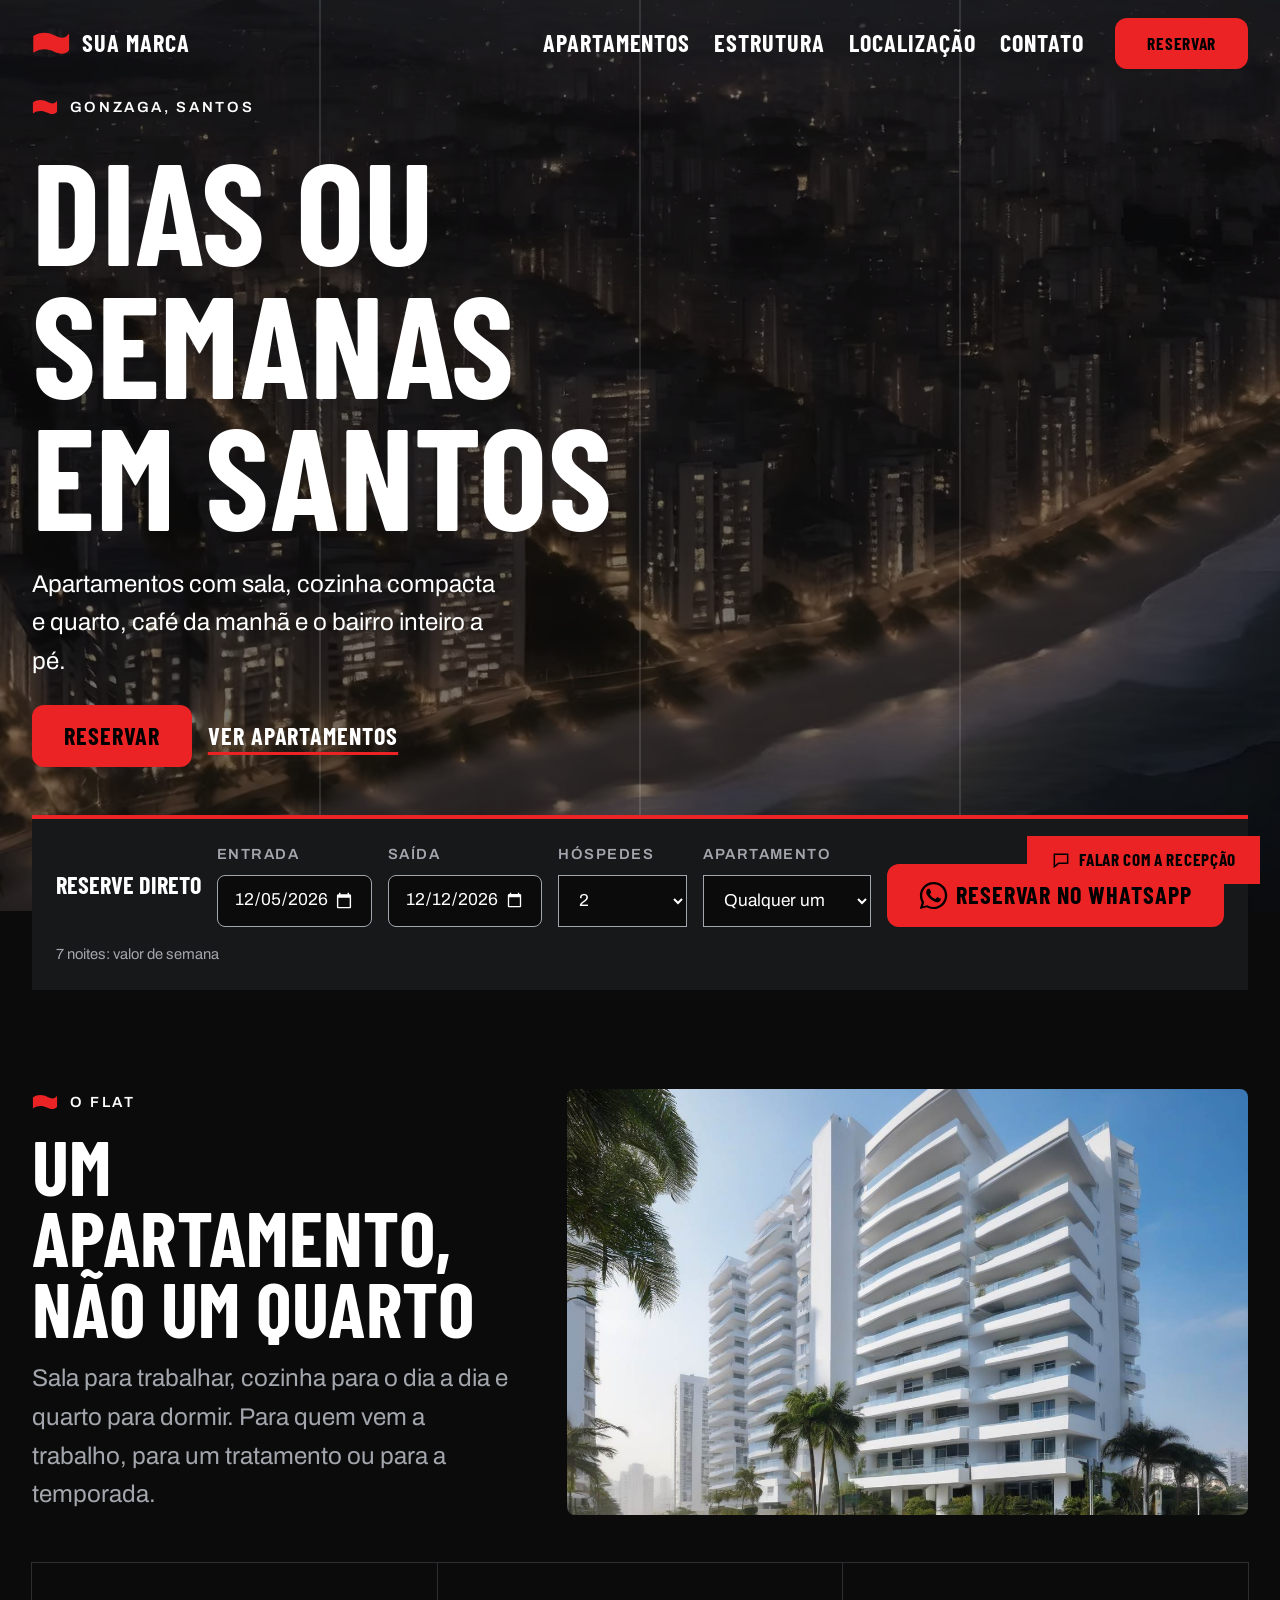
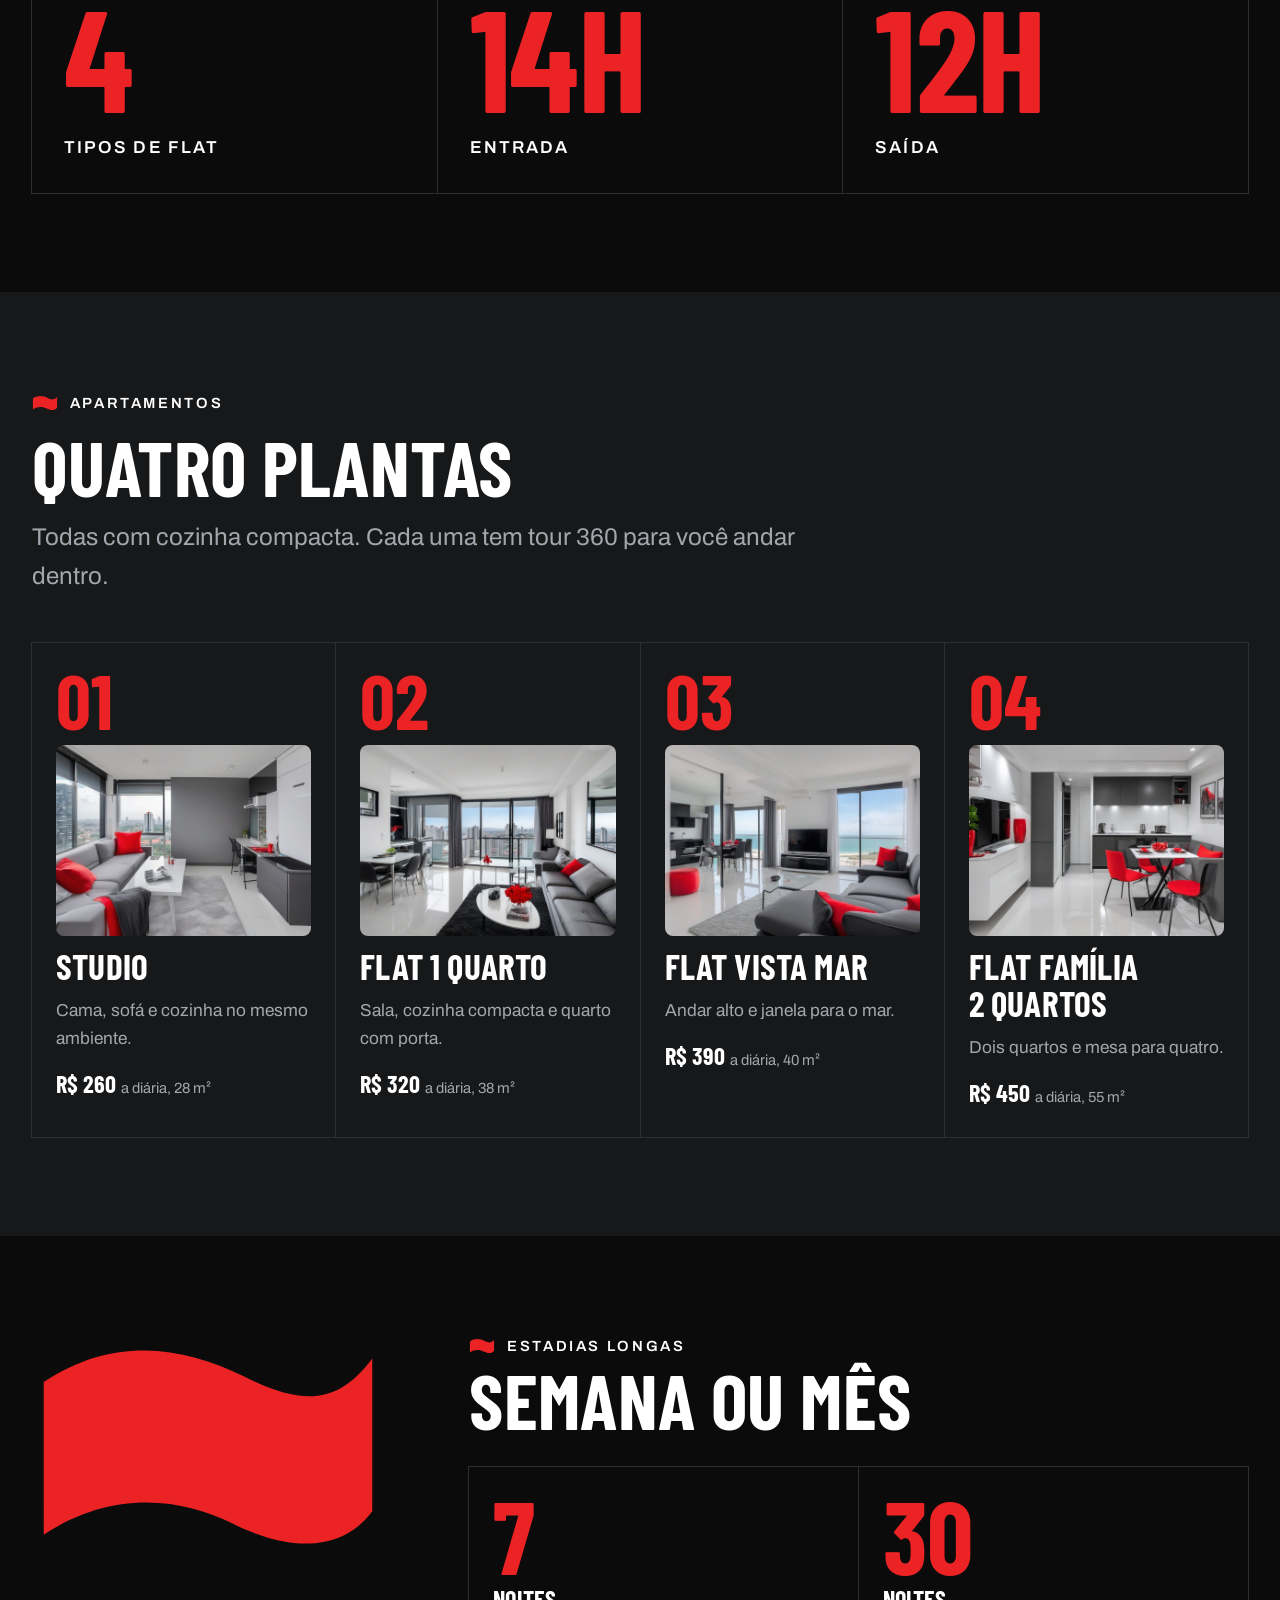
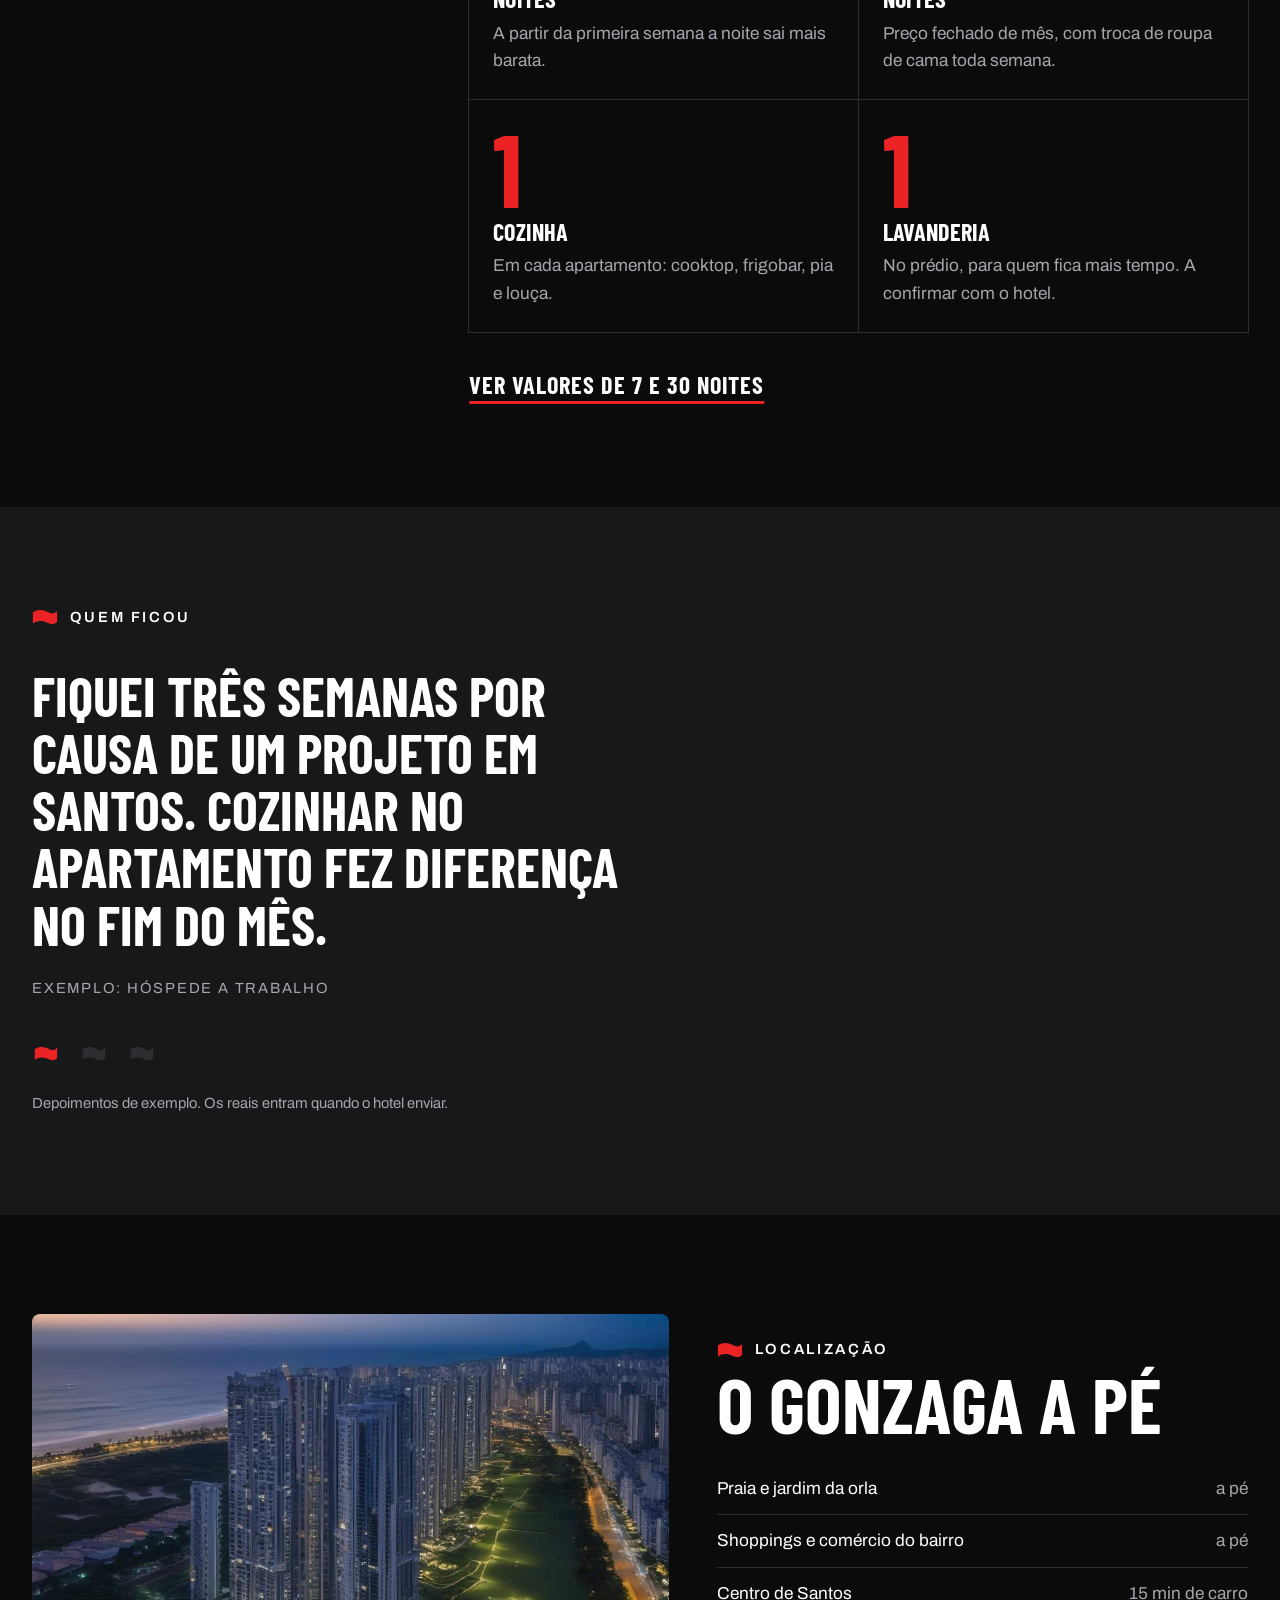
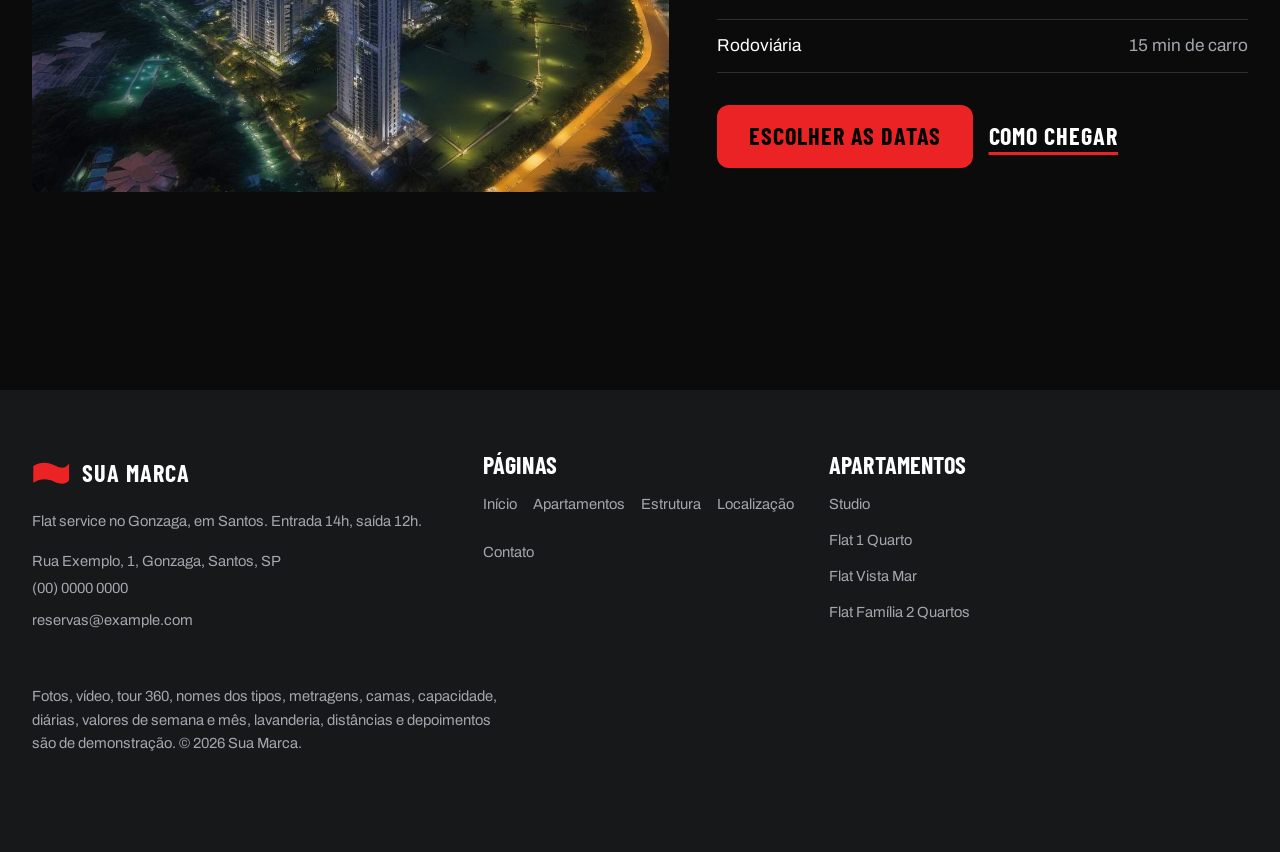
==== commit d04fa2b4: "Vídeo do topo sem trânsito, fotos e tour 360 novos" ====
--- a/index.html
+++ b/index.html
@@ -4,12 +4,12 @@
 <meta charset="utf-8">
 <meta name="viewport" content="width=device-width, initial-scale=1">
 <title>Sua Marca: flat service no Gonzaga, em Santos</title>
-<meta name="description" content="Flat service com 72 apartamentos no Gonzaga, em Santos: sala, cozinha compacta e quarto, café da manhã, valores de semana e mês e reserva pelo WhatsApp.">
+<meta name="description" content="Flat service no Gonzaga, em Santos: sala, cozinha compacta e quarto, café da manhã, valores de semana e mês e reserva pelo WhatsApp.">
 <link rel="canonical" href="https://lugusofficial.github.io/flat-service-santos/">
 <meta property="og:type" content="website">
 <meta property="og:site_name" content="Sua Marca">
 <meta property="og:title" content="Sua Marca: flat service no Gonzaga, em Santos">
-<meta property="og:description" content="Flat service com 72 apartamentos no Gonzaga, em Santos: sala, cozinha compacta e quarto, café da manhã, valores de semana e mês e reserva pelo WhatsApp.">
+<meta property="og:description" content="Flat service no Gonzaga, em Santos: sala, cozinha compacta e quarto, café da manhã, valores de semana e mês e reserva pelo WhatsApp.">
 <meta property="og:url" content="https://lugusofficial.github.io/flat-service-santos/">
 <meta property="og:image" content="assets/fachada.jpg">
 <meta name="twitter:card" content="summary_large_image">
@@ -21,7 +21,7 @@
 <link rel="stylesheet" href="css/tokens.css?v=4b7192af">
 <link rel="stylesheet" href="css/base.css?v=050fb767">
 <link rel="stylesheet" href="css/site.css?v=db45682c">
-<script type="application/ld+json">{"@context": "https://schema.org", "@type": "Hotel", "name": "Sua Marca", "description": "Flat service com 72 apartamentos com sala, cozinha compacta e quarto no Gonzaga, em Santos.", "url": "https://lugusofficial.github.io/flat-service-santos/", "telephone": "+0000000000", "email": "reservas@example.com", "checkinTime": "14:00", "checkoutTime": "12:00", "numberOfRooms": 72, "address": {"@type": "PostalAddress", "streetAddress": "Rua Exemplo, 1", "addressLocality": "Santos", "addressRegion": "SP", "addressCountry": "BR"}, "amenityFeature": [{"@type": "LocationFeatureSpecification", "name": "Cozinha compacta", "value": true}, {"@type": "LocationFeatureSpecification", "name": "Café da manhã", "value": true}, {"@type": "LocationFeatureSpecification", "name": "Sala de eventos", "value": true}, {"@type": "LocationFeatureSpecification", "name": "Wifi grátis", "value": true}]}</script>
+<script type="application/ld+json">{"@context": "https://schema.org", "@type": "Hotel", "name": "Sua Marca", "description": "Flat service com apartamentos de sala, cozinha compacta e quarto no Gonzaga, em Santos.", "url": "https://lugusofficial.github.io/flat-service-santos/", "telephone": "+0000000000", "email": "reservas@example.com", "checkinTime": "14:00", "checkoutTime": "12:00", "address": {"@type": "PostalAddress", "streetAddress": "Rua Exemplo, 1", "addressLocality": "Santos", "addressRegion": "SP", "addressCountry": "BR"}, "amenityFeature": [{"@type": "LocationFeatureSpecification", "name": "Cozinha compacta", "value": true}, {"@type": "LocationFeatureSpecification", "name": "Café da manhã", "value": true}, {"@type": "LocationFeatureSpecification", "name": "Sala de eventos", "value": true}, {"@type": "LocationFeatureSpecification", "name": "Wifi grátis", "value": true}]}</script>
 <script src="js/main.js?v=2a4c74f6" defer></script>
 <script src="js/atendente.js?v=bc382a31" defer></script>
 </head>
@@ -81,9 +81,9 @@
         <h2>Um apartamento, não um quarto</h2>
         <p class="lead">Sala para trabalhar, cozinha para o dia a dia e quarto para dormir. Para quem vem a trabalho, para um tratamento ou para a temporada.</p>
       </div>
-      <div class="flat__foto"><img src="assets/fachada.jpg" alt="Prédios residenciais altos de Santos à noite, com as janelas acesas e a avenida da orla iluminada" width="1216" height="832" loading="lazy" decoding="async"></div>
+      <div class="flat__foto"><img src="assets/fachada.jpg" alt="Prédio residencial branco e alto com sacadas, palmeiras na calçada e céu azul" width="1216" height="832" loading="lazy" decoding="async"></div>
       <ul class="numeros linhas" data-reveal-filhos>
-        <li><span class="num">72</span>apartamentos</li>
+        <li><span class="num">4</span>tipos de flat</li>
         <li><span class="num">14h</span>entrada</li>
         <li><span class="num">12h</span>saída</li>
       </ul>
@@ -100,21 +100,21 @@
       <div class="aptos linhas" data-reveal-filhos>
         <a class="apto" href="studio.html">
           <span class="apto__num">01</span>
-          <img src="assets/studio-1.jpg" alt="Studio com cama de casal, sofá grafite, mesa redonda e cozinha compacta branca junto à janela" width="1216" height="832" loading="lazy" decoding="async">
+          <img src="assets/studio-1.jpg" alt="Studio com sofá grafite e almofadas vermelhas, bancada de cozinha e janela grande para os prédios da cidade" width="1216" height="832" loading="lazy" decoding="async">
           <h3>Studio</h3>
           <p>Cama, sofá e cozinha no mesmo ambiente.</p>
           <p class="apto__preco">R$ 260 <small>a diária, 28 m²</small></p>
         </a>
         <a class="apto" href="flat-1-quarto.html">
           <span class="apto__num">02</span>
-          <img src="assets/umquarto-1.jpg" alt="Sala do flat com sofá de couro preto, TV, mesa para dois, cozinha compacta e porta para a sacada" width="1216" height="832" loading="lazy" decoding="async">
+          <img src="assets/umquarto-1.jpg" alt="Sala do flat com sofá grafite, mesa de jantar preta, TV e janelas grandes para a cidade" width="1216" height="832" loading="lazy" decoding="async">
           <h3>Flat 1 Quarto</h3>
           <p>Sala, cozinha compacta e quarto com porta.</p>
           <p class="apto__preco">R$ 320 <small>a diária, 38 m²</small></p>
         </a>
         <a class="apto" href="flat-vista-mar.html">
           <span class="apto__num">03</span>
-          <img src="assets/vista-1.jpg" alt="Sala do flat em andar alto com janela grande para a praia e o mar de Santos, sofá grafite e almofada vermelha" width="1216" height="832" loading="lazy" decoding="async">
+          <img src="assets/vista-1.jpg" alt="Sala do flat em andar alto com janela para o mar, sofá grafite e almofadas vermelhas" width="1216" height="832" loading="lazy" decoding="async">
           <h3>Flat Vista Mar</h3>
           <p>Andar alto e janela para o mar.</p>
           <p class="apto__preco">R$ 390 <small>a diária, 40 m²</small></p>
@@ -220,7 +220,7 @@
     <div class="rodape">
       <div class="stack">
         <a class="brand" href="index.html" aria-label="Sua Marca, página inicial"><svg class="brand__bandeira" viewBox="0 0 60 40" aria-hidden="true" focusable="false"><path d="M2 8C14 0 26 2 36 7s16 5 22-3v26c-6 8-16 6-24 2S14 26 2 34z" fill="currentColor"/></svg><span>Sua Marca</span></a>
-        <p>Flat service com 72 apartamentos no Gonzaga, em Santos. Entrada 14h, saída 12h.</p>
+        <p>Flat service no Gonzaga, em Santos. Entrada 14h, saída 12h.</p>
         <p>Rua Exemplo, 1, Gonzaga, Santos, SP<br><a href="tel:+0000000000">(00) 0000 0000</a><br><a href="mailto:reservas@example.com">reservas@example.com</a></p>
       </div>
       <nav aria-label="Rodapé">
